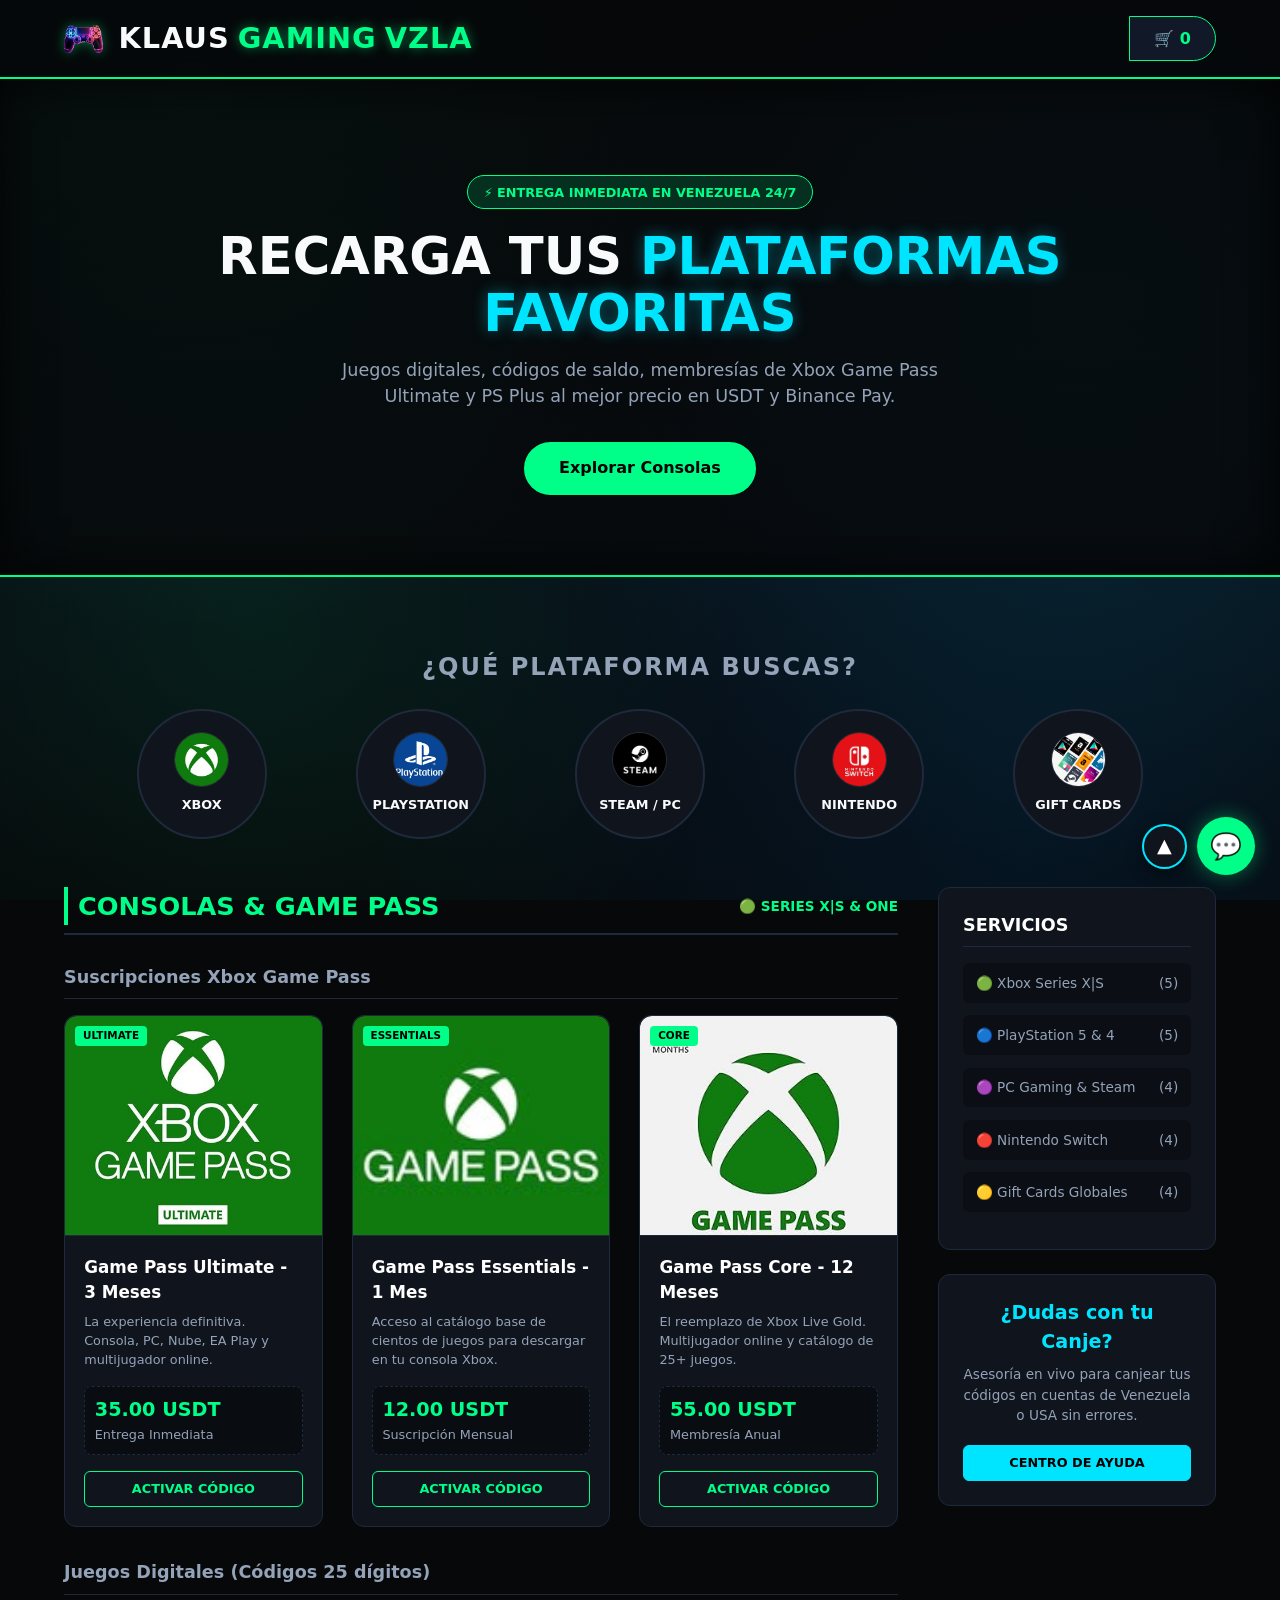
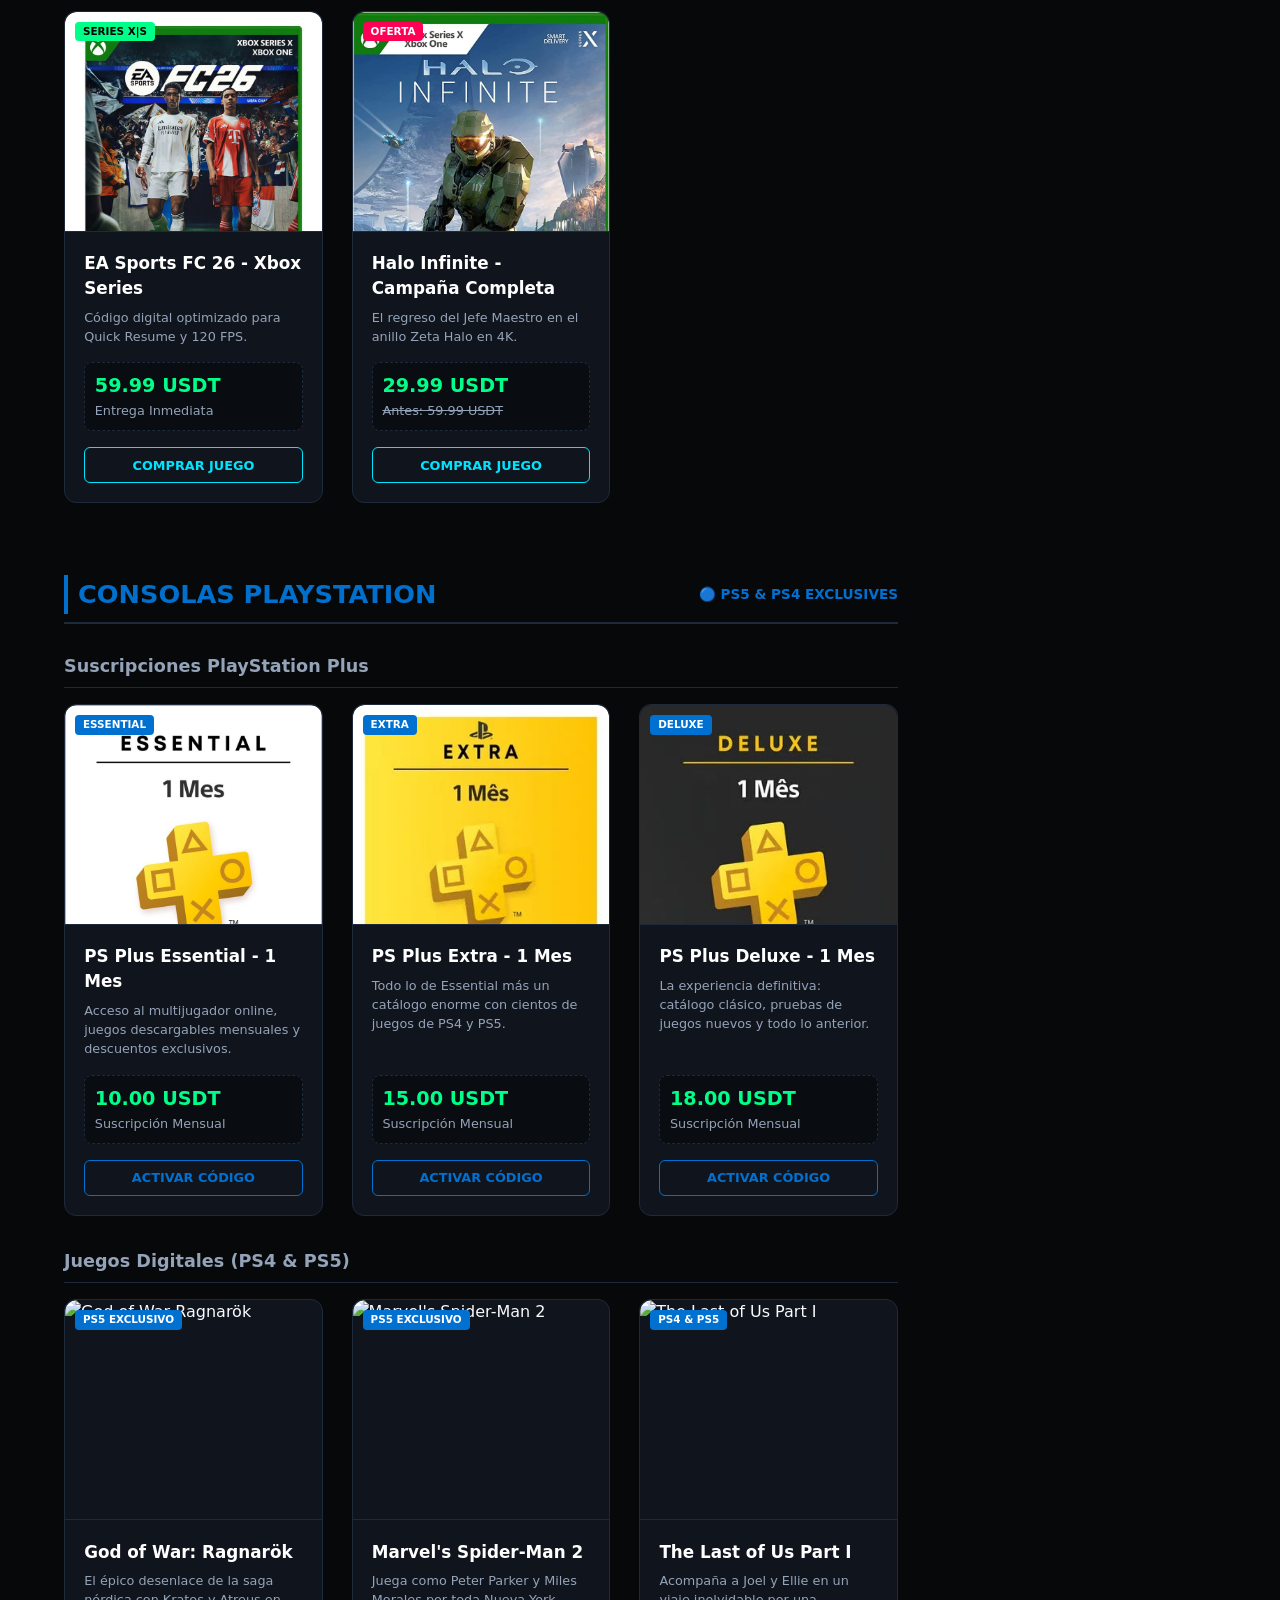
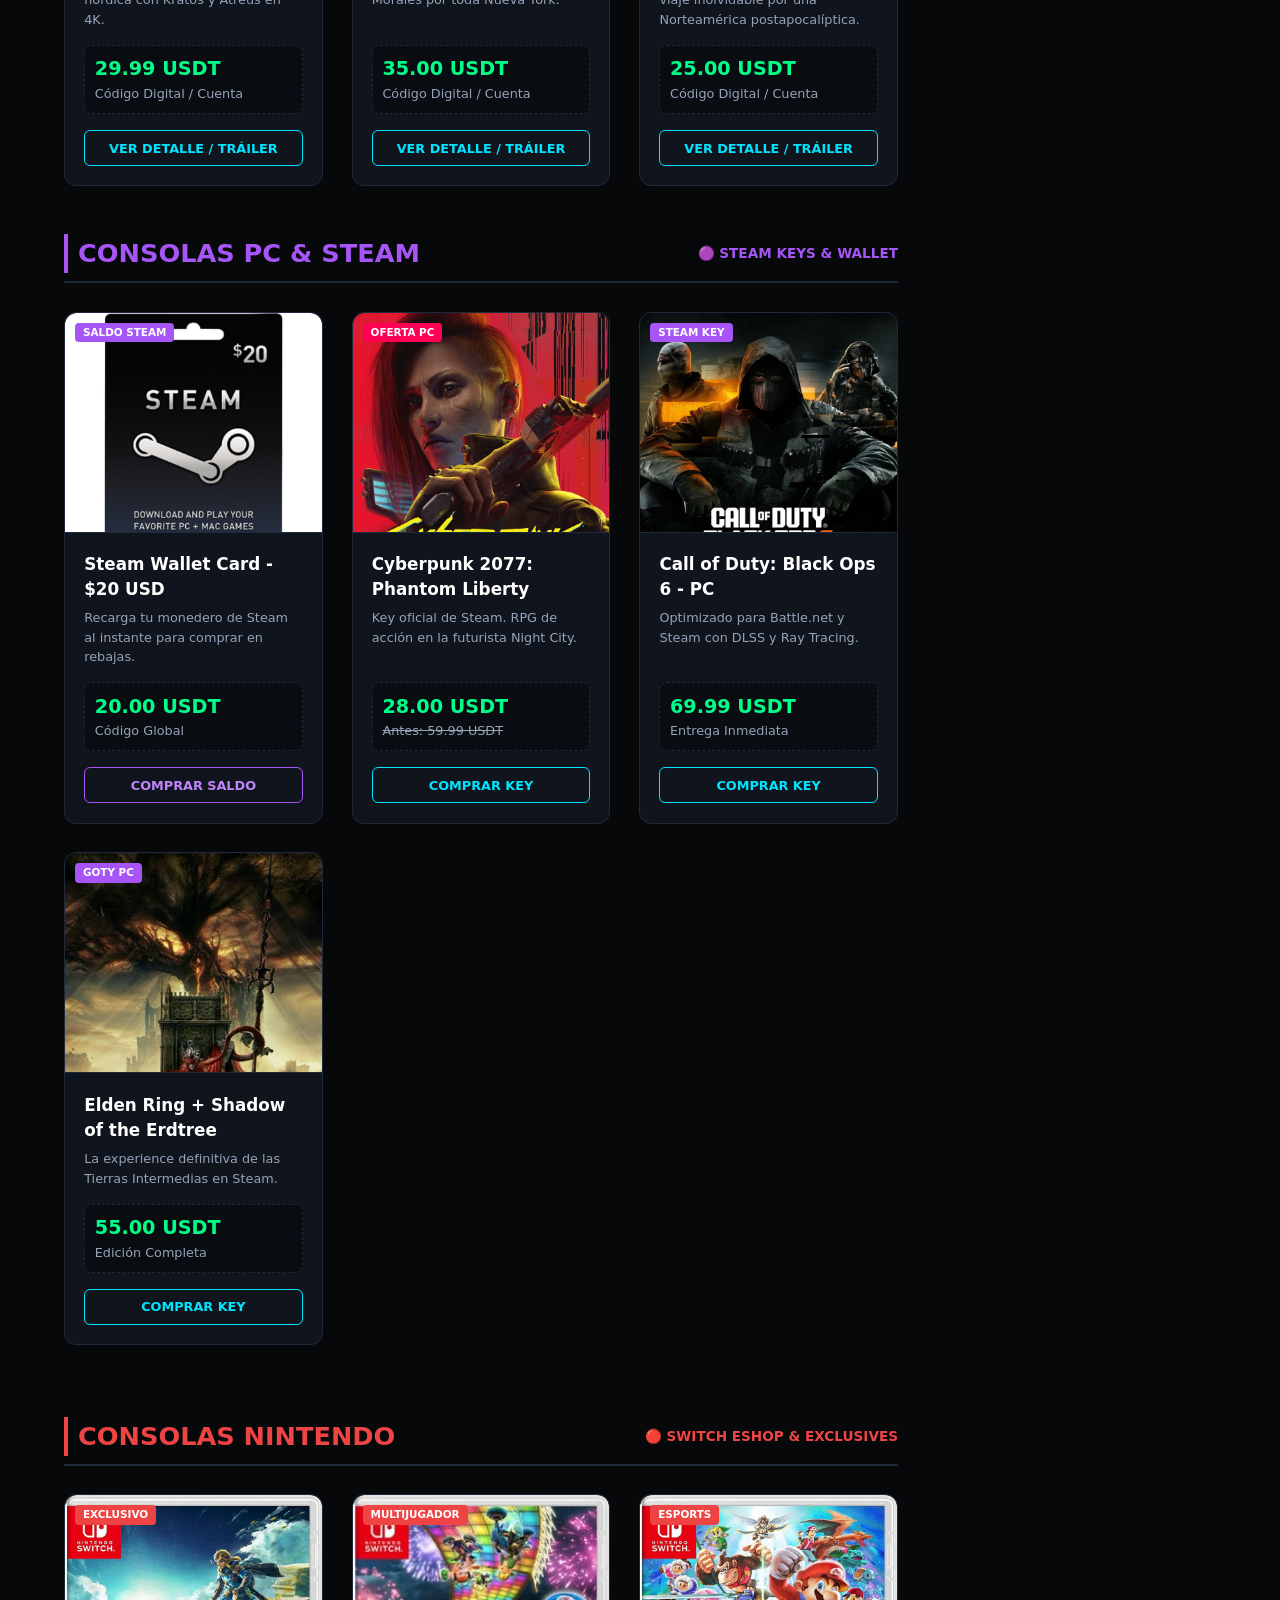
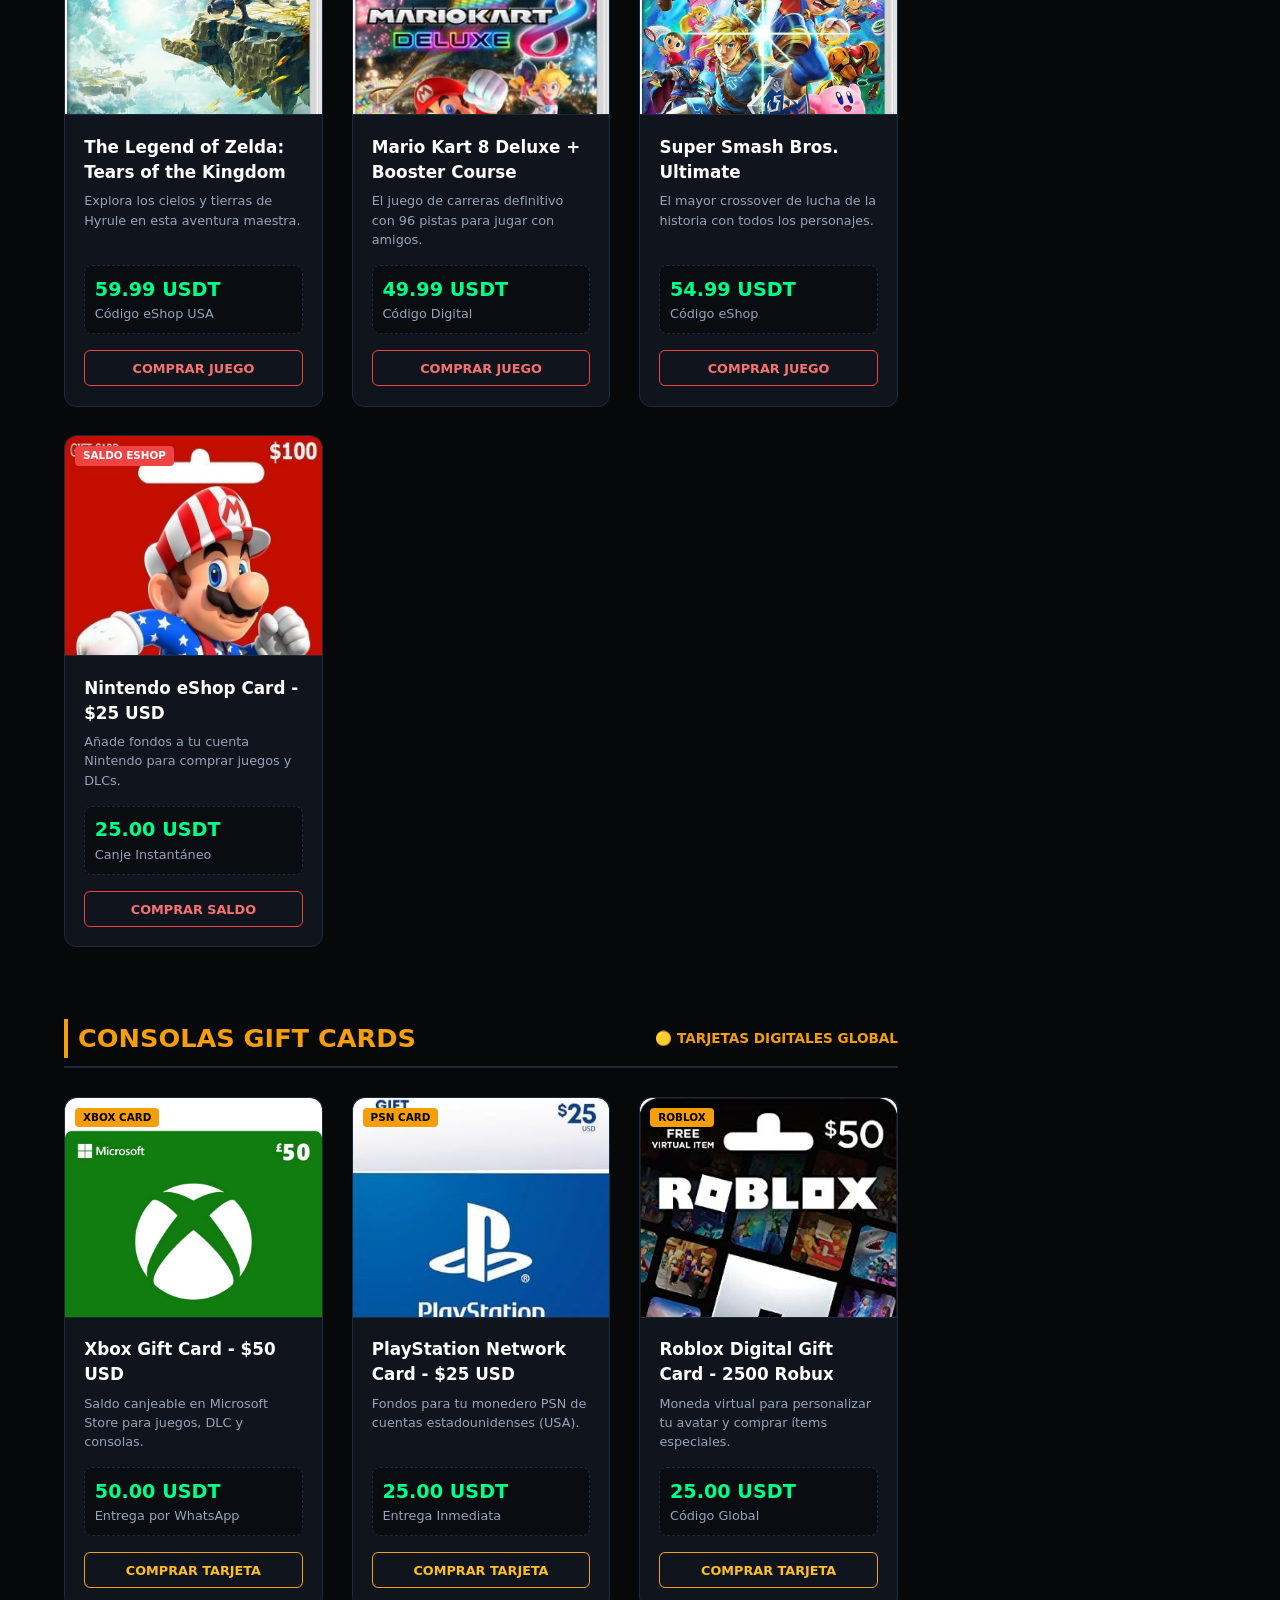
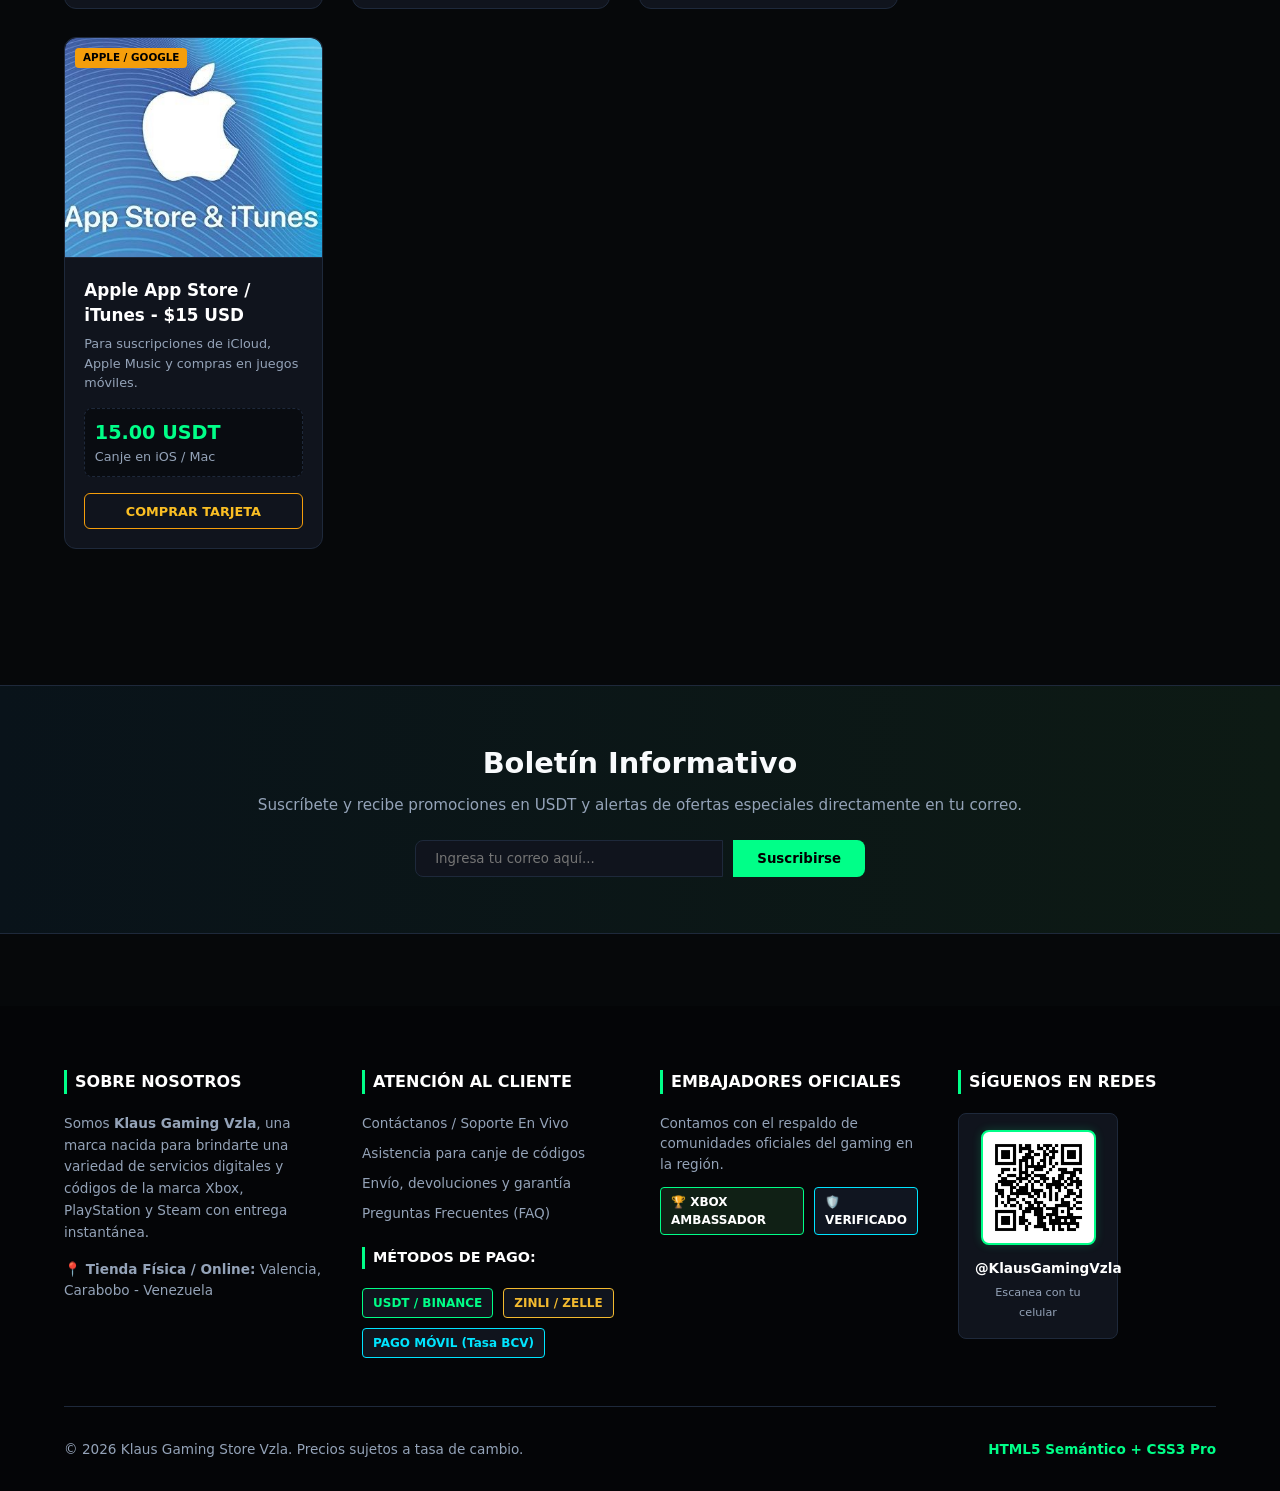
==== index.html @ e08884f5 "Agregue todos los archivos solo dpto playstation" ====
<!DOCTYPE html>
<html lang="es">
<head>
    <meta charset="UTF-8">
    <meta name="viewport" content="width=device-width, initial-scale=1.0">
    <title>Klaus Gaming Store Vzla - Tienda Digital por Consolas</title>
    <link rel="stylesheet" href="css/style.css">
    <!-- Fuente Futurista Gamer (Orbitron) desde Google Fonts -->
    <link rel="preconnect" href="https://fonts.googleapis.com">
    <link rel="preconnect" href="https://fonts.gstatic.com" crossorigin>
    <link href="https://fonts.googleapis.com/css2?family=Orbitron:wght@700;900&display=swap" rel="stylesheet">
    
    <!-- Favicon: El icono de tu pestaña en el navegador -->
    <link rel="icon" href="imagenes/favicon2.png" type="image/png">
</head>
<body>

    <header class="header-top" id="inicio">
       <div class="nav-container">
            <a href="index.html" class="logo">
                <img src="imagenes/favicon2.png" alt="Mando Gamer Neón" class="mando-banner">
                KLAUS <span class="neon-text">GAMING</span> <span class="tag-vzla">VZLA</span>
            </a>
            
            <div style="display: flex; gap: 10px; align-items: center;">
                <!-- NUEVO BOTÓN DE CARRITO CON CONTADOR NEÓN -->
                <a href="carrito.html" class="search-btn" style="text-decoration: none; background: #111827; border: 1px solid var(--neon-green); color: #fff;">
                    🛒 <span style="color: var(--neon-green); font-weight: 900;" class="cart-counter-badge">0</span>
                </a>
            </div>
        </div>
    </header>

    <section class="hero-section">
        <span class="badge">⚡ Entrega Inmediata en Venezuela 24/7</span>
        <h1>Recarga tus <span>Plataformas Favoritas</span></h1>
        <p>Juegos digitales, códigos de saldo, membresías de Xbox Game Pass Ultimate y PS Plus al mejor precio en USDT y Binance Pay.</p>
        <a href="#dept-xbox" class="search-btn" style="padding: 0.9rem 2.2rem; font-size: 1rem; border-radius: 30px; display: inline-block;">Explorar Consolas</a>
    </section>

    <section class="categories-section" aria-label="Selección de consolas">
        <div class="categories-title">¿Qué plataforma buscas?</div>
        
        <div class="categories-grid">
            <div class="cat-circle" onclick="location.href='#dept-xbox'">
                <img src="imagenes/Xbox.jpg" alt="Logo oficial de Xbox" class="cat-icon-img">
                <span class="cat-name">Xbox</span>
            </div>
            
            <div class="cat-circle" onclick="location.href='#dept-playstation'">
                <img src="imagenes/playstation.jpg" alt="Logo oficial de PlayStation" class="cat-icon-img">
                <span class="cat-name">PlayStation</span>
            </div>
            
            <div class="cat-circle" onclick="location.href='#dept-steam'">
                <img src="imagenes/steam.jpg" alt="Logo oficial de Steam para PC" class="cat-icon-img">
                <span class="cat-name">Steam / PC</span>
            </div>
            
            <div class="cat-circle" onclick="location.href='#dept-nintendo'">
                <img src="imagenes/nintendo.jpg" alt="Logo oficial de Nintendo Switch" class="cat-icon-img">
                <span class="cat-name">Nintendo</span>
            </div>
            
            <div class="cat-circle" onclick="location.href='#dept-giftcards'">
                <img src="imagenes/giftcard.jpg" alt="Tarjetas de regalo para tiendas digitales" class="cat-icon-img">
                <span class="cat-name">Gift Cards</span>
            </div>
        </div>
    </section>

    <div class="main-container">

        <main>
            
            <section id="dept-xbox">
                <div class="section-header">
                    <h2 class="section-title">Consolas & Game Pass</h2>
                    <span style="color: var(--neon-green); font-size: 0.85rem; font-weight: bold;">🟢 SERIES X|S & ONE</span>
                </div>
                
                <section class="sub-department" style="margin-bottom: 2rem;">
                    <h3 style="color: var(--text-muted); font-size: 1.1rem; margin-bottom: 1rem; border-bottom: 1px solid var(--border-color); padding-bottom: 0.5rem;">Suscripciones Xbox Game Pass</h3>
                    
                    <div class="products-grid">
                        <article class="game-card">
                            <div style="position: relative;">
                                <span class="tag-platform" style="background: var(--neon-green); color: #000;">ULTIMATE</span>
                                <img src="imagenes/xbox/gamepass-ultimate.jpg" alt="Game Pass Ultimate" class="game-img-cover">
                            </div>
                            <div class="card-body">
                                <div>
                                    <h3 class="game-title">Game Pass Ultimate - 3 Meses</h3>
                                    <p class="game-info">La experiencia definitiva. Consola, PC, Nube, EA Play y multijugador online.</p>
                                </div>
                                <div>
                                    <div class="price-box">
                                        <span class="price-usdt">35.00 USDT</span>
                                        <span class="price-sub">Entrega Inmediata</span>
                                    </div>
                                    <button class="btn-buy" style="border-color: var(--neon-green); color: var(--neon-green);" onclick="alert('Añadido: Game Pass Ultimate 3M')">Activar Código</button>
                                </div>
                            </div>
                        </article>

                        <article class="game-card">
                            <div style="position: relative;">
                                <span class="tag-platform" style="background: var(--neon-green); color: #000;">ESSENTIALS</span>
                                <img src="imagenes/xbox/gamepass-essentials.jpg" alt="Game Pass Essentials" class="game-img-cover">
                            </div>
                            <div class="card-body">
                                <div>
                                    <h3 class="game-title">Game Pass Essentials - 1 Mes</h3>
                                    <p class="game-info">Acceso al catálogo base de cientos de juegos para descargar en tu consola Xbox.</p>
                                </div>
                                <div>
                                    <div class="price-box">
                                        <span class="price-usdt">12.00 USDT</span>
                                        <span class="price-sub">Suscripción Mensual</span>
                                    </div>
                                    <button class="btn-buy" style="border-color: var(--neon-green); color: var(--neon-green);" onclick="alert('Añadido: Game Pass Essentials 1M')">Activar Código</button>
                                </div>
                            </div>
                        </article>

                        <article class="game-card">
                            <div style="position: relative;">
                                <span class="tag-platform" style="background: var(--neon-green); color: #000;">CORE</span>
                                <img src="imagenes/xbox/gamepass-core.jpg" alt="Game Pass Core" class="game-img-cover">
                            </div>
                            <div class="card-body">
                                <div>
                                    <h3 class="game-title">Game Pass Core - 12 Meses</h3>
                                    <p class="game-info">El reemplazo de Xbox Live Gold. Multijugador online y catálogo de 25+ juegos.</p>
                                </div>
                                <div>
                                    <div class="price-box">
                                        <span class="price-usdt">55.00 USDT</span>
                                        <span class="price-sub">Membresía Anual</span>
                                    </div>
                                    <button class="btn-buy" style="border-color: var(--neon-green); color: var(--neon-green);" onclick="alert('Añadido: Game Pass Core 12M')">Activar Código</button>
                                </div>
                            </div>
                        </article>
                    </div>
                </section>

                <section class="sub-department" style="margin-bottom: 1rem;">
                    <h3 style="color: var(--text-muted); font-size: 1.1rem; margin-bottom: 1rem; border-bottom: 1px solid var(--border-color); padding-bottom: 0.5rem;">Juegos Digitales (Códigos 25 dígitos)</h3>
                    
                    <div class="products-grid">
                        <article class="game-card">
                            <div style="position: relative;">
                                <span class="tag-platform">SERIES X|S</span>
                                <img src="imagenes/xbox/Juegos/fc26-xbox.jpg" alt="EA Sports FC 26" class="game-img-cover">
                            </div>
                            <div class="card-body">
                                <div>
                                    <h3 class="game-title">EA Sports FC 26 - Xbox Series</h3>
                                    <p class="game-info">Código digital optimizado para Quick Resume y 120 FPS.</p>
                                </div>
                                <div>
                                    <div class="price-box">
                                        <span class="price-usdt">59.99 USDT</span>
                                        <span class="price-sub">Entrega Inmediata</span>
                                    </div>
                                    <button class="btn-buy" onclick="alert('Añadido: FC 26 Xbox')">Comprar Juego</button>
                                </div>
                            </div>
                        </article>

                        <article class="game-card">
                            <div style="position: relative;">
                                <span class="tag-platform" style="background: var(--discount-red); color: #fff;">OFERTA</span>
                                <img src="imagenes/xbox/Juegos/halo-infinite.jpg" alt="Halo Infinite" class="game-img-cover">
                            </div>
                            <div class="card-body">
                                <div>
                                    <h3 class="game-title">Halo Infinite - Campaña Completa</h3>
                                    <p class="game-info">El regreso del Jefe Maestro en el anillo Zeta Halo en 4K.</p>
                                </div>
                                <div>
                                    <div class="price-box">
                                        <span class="price-usdt">29.99 USDT</span>
                                        <span class="price-sub" style="text-decoration: line-through;">Antes: 59.99 USDT</span>
                                    </div>
                                    <button class="btn-buy" onclick="alert('Añadido: Halo Infinite')">Comprar Juego</button>
                                </div>
                            </div>
                        </article>
                    </div>
                </section>
            </section>

            
            <!-- DEPARTAMENTO PLAYSTATION  -->
            
            <section id="dept-playstation" style="margin-top: 3rem;">
                <div class="section-header">
                    <h2 class="section-title">Consolas PlayStation</h2>
                    <span style="color: #0070d1; font-size: 0.85rem; font-weight: bold;">🔵 PS5 & PS4 EXCLUSIVES</span>
                </div>

                <!-- BLOQUE 1: SUSCRIPCIONES PLAYSTATION PLUS -->
                <section class="sub-department" style="margin-bottom: 2rem;">
                    <h3 style="color: var(--text-muted); font-size: 1.1rem; margin-bottom: 1rem; border-bottom: 1px solid var(--border-color); padding-bottom: 0.5rem;">Suscripciones PlayStation Plus</h3>
                    
                    <div class="products-grid"> 
                        
                        <!-- 1. TARJETA: PS PLUS ESSENTIAL -->
                        <article class="game-card">
                            <div style="position: relative;">
                                <span class="tag-platform" style="background: #0070d1; color: #fff;">ESSENTIAL</span>
                                <img src="imagenes/playstation/playstationessential.jpg" alt="PlayStation Plus Essential" class="game-img-cover">
                            </div>
                            <div class="card-body">
                                <div>
                                    <h3 class="game-title">PS Plus Essential - 1 Mes</h3>
                                    <p class="game-info">Acceso al multijugador online, juegos descargables mensuales y descuentos exclusivos.</p>
                                </div>
                                <div>
                                    <div class="price-box">
                                        <span class="price-usdt">10.00 USDT</span>
                                        <span class="price-sub">Suscripción Mensual</span>
                                    </div>
                                    <button class="btn-buy" style="border-color: #0070d1; color: #0070d1;" onclick="alert('Añadido: PS Plus Essential')">Activar Código</button>
                                </div>
                            </div>
                        </article>

                        <!-- 2. TARJETA: PS PLUS EXTRA -->
                        <article class="game-card">
                            <div style="position: relative;">
                                <span class="tag-platform" style="background: #0070d1; color: #fff;">EXTRA</span>
                                <img src="imagenes/playstation/playstationextra.jpg" alt="PlayStation Plus Extra" class="game-img-cover">
                            </div>
                            <div class="card-body">
                                <div>
                                    <h3 class="game-title">PS Plus Extra - 1 Mes</h3>
                                    <p class="game-info">Todo lo de Essential más un catálogo enorme con cientos de juegos de PS4 y PS5.</p>
                                </div>
                                <div>
                                    <div class="price-box">
                                        <span class="price-usdt">15.00 USDT</span>
                                        <span class="price-sub">Suscripción Mensual</span>
                                    </div>
                                    <button class="btn-buy" style="border-color: #0070d1; color: #0070d1;" onclick="alert('Añadido: PS Plus Extra')">Activar Código</button>
                                </div>
                            </div>
                        </article>

                        <!-- 3. TARJETA: PS PLUS DELUXE -->
                        <article class="game-card">
                            <div style="position: relative;">
                                <span class="tag-platform" style="background: #0070d1; color: #fff;">DELUXE</span>
                                <img src="imagenes/playstation/playstationdeluxe.jpg" alt="PlayStation Plus Deluxe" class="game-img-cover">
                            </div>
                            <div class="card-body">
                                <div>
                                    <h3 class="game-title">PS Plus Deluxe - 1 Mes</h3>
                                    <p class="game-info">La experiencia definitiva: catálogo clásico, pruebas de juegos nuevos y todo lo anterior.</p>
                                </div>
                                <div>
                                    <div class="price-box">
                                        <span class="price-usdt">18.00 USDT</span>
                                        <span class="price-sub">Suscripción Mensual</span>
                                    </div>
                                    <button class="btn-buy" style="border-color: #0070d1; color: #0070d1;" onclick="alert('Añadido: PS Plus Deluxe')">Activar Código</button>
                                </div>
                            </div>
                        </article>

                    </div>
                </section>
<!-- BLOQUE 2: JUEGOS DIGITALES PLAYSTATION -->
                <!-- BLOQUE 2: JUEGOS DIGITALES PLAYSTATION -->
                <section class="sub-department" style="margin-bottom: 2rem; margin-top: 2rem;">
                    <h3 style="color: var(--text-muted); font-size: 1.1rem; margin-bottom: 1rem; border-bottom: 1px solid var(--border-color); padding-bottom: 0.5rem;">Juegos Digitales (PS4 & PS5)</h3>
                    
                    <div class="products-grid"> 
                        
                        <!-- 1. GOD OF WAR RAGNARÖK -->
                        <article class="game-card">
                            <div style="position: relative;">
                                <span class="tag-platform" style="background: #0070d1; color: #fff;">PS5 EXCLUSIVO</span>
                                <!-- Fíjate que aquí dice ?id=ragnarok -->
                                <a href="producto.html?id=ragnarok">
                                    <img src="imagenes/playstation/Juegos/ragnarok.jpg" alt="God of War Ragnarök" class="game-img-cover">
                                </a>
                            </div>
                            <div class="card-body">
                                <div>
                                    <!-- Y aquí también dice ?id=ragnarok -->
                                    <a href="producto.html?id=ragnarok" style="text-decoration: none; color: inherit;">
                                        <h3 class="game-title">God of War: Ragnarök</h3>
                                    </a>
                                    <p class="game-info">El épico desenlace de la saga nórdica con Kratos y Atreus en 4K.</p>
                                </div>
                                <div>
                                    <div class="price-box">
                                        <span class="price-usdt">29.99 USDT</span>
                                        <span class="price-sub">Código Digital / Cuenta</span>
                                    </div>
                                    <!-- Y en el botón también: -->
                                    <button class="btn-buy" onclick="location.href='producto.html?id=ragnarok'">Ver Detalle / Tráiler</button>
                                </div>
                            </div>
                        </article>

                        <!-- 2. SPIDER-MAN 2 -->
                        <article class="game-card">
                            <div style="position: relative;">
                                <span class="tag-platform" style="background: #0070d1; color: #fff;">PS5 EXCLUSIVO</span>
                                <!-- Fíjate que aquí le cambiamos el final a ?id=spiderman2 -->
                                <a href="producto.html?id=spiderman2">
                                    <img src="imagenes/playstation/Juegos/spiderman2.jpg" alt="Marvel's Spider-Man 2" class="game-img-cover">
                                </a>
                            </div>
                            <div class="card-body">
                                <div>
                                    <!-- Y aquí también dice ?id=spiderman2 -->
                                    <a href="producto.html?id=spiderman2" style="text-decoration: none; color: inherit;">
                                        <h3 class="game-title">Marvel's Spider-Man 2</h3>
                                    </a>
                                    <p class="game-info">Juega como Peter Parker y Miles Morales por toda Nueva York.</p>
                                </div>
                                <div>
                                    <div class="price-box">
                                        <span class="price-usdt">35.00 USDT</span>
                                        <span class="price-sub">Código Digital / Cuenta</span>
                                    </div>
                                    <!-- Y en el botón también: -->
                                    <button class="btn-buy" onclick="location.href='producto.html?id=spiderman2'">Ver Detalle / Tráiler</button>
                                </div>
                            </div>
                        </article>

                        <!-- 3. THE LAST OF US -->
                        <article class="game-card">
                            <div style="position: relative;">
                                <span class="tag-platform" style="background: #0070d1; color: #fff;">PS4 & PS5</span>
                                <!-- Fíjate que aquí le cambiamos el final a ?id=tlou -->
                                <a href="producto.html?id=tlou">
                                    <img src="imagenes/playstation/Juegos/thelastofus.jpg" alt="The Last of Us Part I" class="game-img-cover">
                                </a>
                            </div>
                            <div class="card-body">
                                <div>
                                    <!-- Y aquí también dice ?id=tlou -->
                                    <a href="producto.html?id=tlou" style="text-decoration: none; color: inherit;">
                                        <h3 class="game-title">The Last of Us Part I</h3>
                                    </a>
                                    <p class="game-info">Acompaña a Joel y Ellie en un viaje inolvidable por una Norteamérica postapocalíptica.</p>
                                </div>
                                <div>
                                    <div class="price-box">
                                        <span class="price-usdt">25.00 USDT</span>
                                        <span class="price-sub">Código Digital / Cuenta</span>
                                    </div>
                                    <!-- Y en el botón también: -->
                                    <button class="btn-buy" onclick="location.href='producto.html?id=tlou'">Ver Detalle / Tráiler</button>
                                </div>
                            </div>
                        </article>

                    </div>
                </section>

            <section id="dept-steam" style="margin-top: 3rem;">
                <div class="section-header">
                    <h2 class="section-title">Consolas PC & Steam</h2>
                    <span style="color: var(--steam-purple); font-size: 0.85rem; font-weight: bold;">🟣 STEAM KEYS & WALLET</span>
                </div>
                
                <div class="products-grid">
                    <article class="game-card">
                        <div style="position: relative;">
                            <span class="tag-platform" style="background: var(--steam-purple); color: #fff;">SALDO STEAM</span>
                            <img src="imagenes/steam/steamwallet.jpg" alt="Steam Wallet Card $20" class="game-img-cover">
                        </div>
                        <div class="card-body">
                            <div>
                                <h3 class="game-title">Steam Wallet Card - $20 USD</h3>
                                <p class="game-info">Recarga tu monedero de Steam al instante para comprar en rebajas.</p>
                            </div>
                            <div>
                                <div class="price-box">
                                    <span class="price-usdt">20.00 USDT</span>
                                    <span class="price-sub">Código Global</span>
                                </div>
                                <button class="btn-buy" style="border-color: var(--steam-purple); color: #c084fc;" onclick="alert('Añadido: Steam Wallet $20')">Comprar Saldo</button>
                            </div>
                        </div>
                    </article>

                    <article class="game-card">
                        <div style="position: relative;">
                            <span class="tag-platform" style="background: var(--discount-red); color: #fff;">OFERTA PC</span>
                            <img src="imagenes/steam/cyberpunk2077.jpg" alt="Cyberpunk 2077: Phantom Liberty" class="game-img-cover">
                        </div>
                        <div class="card-body">
                            <div>
                                <h3 class="game-title">Cyberpunk 2077: Phantom Liberty</h3>
                                <p class="game-info">Key oficial de Steam. RPG de acción en la futurista Night City.</p>
                            </div>
                            <div>
                                <div class="price-box">
                                    <span class="price-usdt">28.00 USDT</span>
                                    <span class="price-sub" style="text-decoration: line-through;">Antes: 59.99 USDT</span>
                                </div>
                                <button class="btn-buy" onclick="alert('Añadido: Cyberpunk 2077')">Comprar Key</button>
                            </div>
                        </div>
                    </article>

                    <article class="game-card">
                        <div style="position: relative;">
                            <span class="tag-platform" style="background: var(--steam-purple); color: #fff;">STEAM KEY</span>
                            <img src="imagenes/steam/callofduty6.jpg" alt="Call of Duty: Black Ops 6" class="game-img-cover">
                        </div>
                        <div class="card-body">
                            <div>
                                <h3 class="game-title">Call of Duty: Black Ops 6 - PC</h3>
                                <p class="game-info">Optimizado para Battle.net y Steam con DLSS y Ray Tracing.</p>
                            </div>
                            <div>
                                <div class="price-box">
                                    <span class="price-usdt">69.99 USDT</span>
                                    <span class="price-sub">Entrega Inmediata</span>
                                </div>
                                <button class="btn-buy" onclick="alert('Añadido: BO6 PC')">Comprar Key</button>
                            </div>
                        </div>
                    </article>

                    <article class="game-card">
                        <div style="position: relative;">
                            <span class="tag-platform" style="background: var(--steam-purple); color: #fff;">GOTY PC</span>
                            <img src="imagenes/steam/eldenring.jpg" alt="Elden Ring + Shadow of the Erdtree" class="game-img-cover">
                        </div>
                        <div class="card-body">
                            <div>
                                <h3 class="game-title">Elden Ring + Shadow of the Erdtree</h3>
                                <p class="game-info">La experience definitiva de las Tierras Intermedias en Steam.</p>
                            </div>
                            <div>
                                <div class="price-box">
                                    <span class="price-usdt">55.00 USDT</span>
                                    <span class="price-sub">Edición Completa</span>
                                </div>
                                <button class="btn-buy" onclick="alert('Añadido: Elden Ring DLC')">Comprar Key</button>
                            </div>
                        </div>
                    </article>
                </div>
            </section>

            <section id="dept-nintendo" style="margin-top: 3rem;">
                <div class="section-header">
                    <h2 class="section-title">Consolas Nintendo</h2>
                    <span style="color: var(--nin-red); font-size: 0.85rem; font-weight: bold;">🔴 SWITCH ESHOP & EXCLUSIVES</span>
                </div>
                
                <div class="products-grid">
                    <article class="game-card">
                        <div style="position: relative;">
                            <span class="tag-platform" style="background: var(--nin-red); color: #fff;">EXCLUSIVO</span>
                            <img src="imagenes/nintendo/juegos/zelda.jpg" alt="Zelda: Tears of the Kingdom" class="game-img-cover">
                        </div>
                        <div class="card-body">
                            <div>
                                <h3 class="game-title">The Legend of Zelda: Tears of the Kingdom</h3>
                                <p class="game-info">Explora los cielos y tierras de Hyrule en esta aventura maestra.</p>
                            </div>
                            <div>
                                <div class="price-box">
                                    <span class="price-usdt">59.99 USDT</span>
                                    <span class="price-sub">Código eShop USA</span>
                                </div>
                                <button class="btn-buy" style="border-color: var(--nin-red); color: #f87171;" onclick="alert('Añadido: Zelda TOTK')">Comprar Juego</button>
                            </div>
                        </div>
                    </article>

                    <article class="game-card">
                        <div style="position: relative;">
                            <span class="tag-platform" style="background: var(--nin-red); color: #fff;">MULTIJUGADOR</span>
                            <img src="imagenes/nintendo/juegos/mariokart0.jpg" alt="Mario Kart 8 Deluxe" class="game-img-cover">
                        </div>
                        <div class="card-body">
                            <div>
                                <h3 class="game-title">Mario Kart 8 Deluxe + Booster Course</h3>
                                <p class="game-info">El juego de carreras definitivo con 96 pistas para jugar con amigos.</p>
                            </div>
                            <div>
                                <div class="price-box">
                                    <span class="price-usdt">49.99 USDT</span>
                                    <span class="price-sub">Código Digital</span>
                                </div>
                                <button class="btn-buy" style="border-color: var(--nin-red); color: #f87171;" onclick="alert('Añadido: Mario Kart 8')">Comprar Juego</button>
                            </div>
                        </div>
                    </article>

                    <article class="game-card">
                        <div style="position: relative;">
                            <span class="tag-platform" style="background: var(--nin-red); color: #fff;">ESPORTS</span>
                            <img src="imagenes/nintendo/juegos/supermariosmash.jpg" alt="Super Smash Bros. Ultimate" class="game-img-cover">
                        </div>
                        <div class="card-body">
                            <div>
                                <h3 class="game-title">Super Smash Bros. Ultimate</h3>
                                <p class="game-info">El mayor crossover de lucha de la historia con todos los personajes.</p>
                            </div>
                            <div>
                                <div class="price-box">
                                    <span class="price-usdt">54.99 USDT</span>
                                    <span class="price-sub">Código eShop</span>
                                </div>
                                <button class="btn-buy" style="border-color: var(--nin-red); color: #f87171;" onclick="alert('Añadido: Smash Bros')">Comprar Juego</button>
                            </div>
                        </div>
                    </article>

                    <article class="game-card">
                        <div style="position: relative;">
                            <span class="tag-platform" style="background: var(--nin-red); color: #fff;">SALDO ESHOP</span>
                            <img src="imagenes/nintendo/juegos/giftcard.jpg" alt="Nintendo eShop Card $25" class="game-img-cover">
                        </div>
                        <div class="card-body">
                            <div>
                                <h3 class="game-title">Nintendo eShop Card - $25 USD</h3>
                                <p class="game-info">Añade fondos a tu cuenta Nintendo para comprar juegos y DLCs.</p>
                            </div>
                            <div>
                                <div class="price-box">
                                    <span class="price-usdt">25.00 USDT</span>
                                    <span class="price-sub">Canje Instantáneo</span>
                                </div>
                                <button class="btn-buy" style="border-color: var(--nin-red); color: #f87171;" onclick="alert('Añadido: eShop Card $35')">Comprar Saldo</button>
                            </div>
                        </div>
                    </article>
                </div>
            </section>

            <section id="dept-giftcards" style="margin-top: 3rem;">
                <div class="section-header">
                    <h2 class="section-title">Consolas Gift Cards</h2>
                    <span style="color: var(--card-gold); font-size: 0.85rem; font-weight: bold;">🟡 TARJETAS DIGITALES GLOBAL</span>
                </div>
                
                <div class="products-grid">
                    <article class="game-card">
                        <div style="position: relative;">
                            <span class="tag-platform" style="background: var(--card-gold); color: #000;">XBOX CARD</span>
                            <img src="imagenes/giftcards/tarjetas/giftcardxbox.jpg" alt="Xbox Gift Card $50" class="game-img-cover">
                        </div>
                        <div class="card-body">
                            <div>
                                <h3 class="game-title">Xbox Gift Card - $50 USD</h3>
                                <p class="game-info">Saldo canjeable en Microsoft Store para juegos, DLC y consolas.</p>
                            </div>
                            <div>
                                <div class="price-box">
                                    <span class="price-usdt">50.00 USDT</span>
                                    <span class="price-sub">Entrega por WhatsApp</span>
                                </div>
                                <button class="btn-buy" style="border-color: var(--card-gold); color: #fbbf24;" onclick="alert('Añadido: Gift Card Xbox $50')">Comprar Tarjeta</button>
                            </div>
                        </div>
                    </article>

                    <article class="game-card">
                        <div style="position: relative;">
                            <span class="tag-platform" style="background: var(--card-gold); color: #000;">PSN CARD</span>
                            <img src="imagenes/giftcards/tarjetas/gitcardplaystation.jpg" alt="PlayStation Network Card $25" class="game-img-cover">
                        </div>
                        <div class="card-body">
                            <div>
                                <h3 class="game-title">PlayStation Network Card - $25 USD</h3>
                                <p class="game-info">Fondos para tu monedero PSN de cuentas estadounidenses (USA).</p>
                            </div>
                            <div>
                                <div class="price-box">
                                    <span class="price-usdt">25.00 USDT</span>
                                    <span class="price-sub">Entrega Inmediata</span>
                                </div>
                                <button class="btn-buy" style="border-color: var(--card-gold); color: #fbbf24;" onclick="alert('Añadido: PSN Card $25')">Comprar Tarjeta</button>
                            </div>
                        </div>
                    </article>

                    <article class="game-card">
                        <div style="position: relative;">
                            <span class="tag-platform" style="background: var(--card-gold); color: #000;">ROBLOX</span>
                            <img src="imagenes/giftcards/tarjetas/robloxgitcard.jpg" alt="Roblox Gift Card 2500 Robux" class="game-img-cover">
                        </div>
                        <div class="card-body">
                            <div>
                                <h3 class="game-title">Roblox Digital Gift Card - 2500 Robux</h3>
                                <p class="game-info">Moneda virtual para personalizar tu avatar y comprar ítems especiales.</p>
                            </div>
                            <div>
                                <div class="price-box">
                                    <span class="price-usdt">25.00 USDT</span>
                                    <span class="price-sub">Código Global</span>
                                </div>
                                <button class="btn-buy" style="border-color: var(--card-gold); color: #fbbf24;" onclick="alert('Añadido: Roblox 2500 Robux')">Comprar Tarjeta</button>
                            </div>
                        </div>
                    </article>

                    <article class="game-card">
                        <div style="position: relative;">
                            <span class="tag-platform" style="background: var(--card-gold); color: #000;">APPLE / GOOGLE</span>
                            <img src="imagenes/giftcards/tarjetas/applegiftcard.jpg" alt="Apple App Store Card $15" class="game-img-cover">
                        </div>
                        <div class="card-body">
                            <div>
                                <h3 class="game-title">Apple App Store / iTunes - $15 USD</h3>
                                <p class="game-info">Para suscripciones de iCloud, Apple Music y compras en juegos móviles.</p>
                            </div>
                            <div>
                                <div class="price-box">
                                    <span class="price-usdt">15.00 USDT</span>
                                    <span class="price-sub">Canje en iOS / Mac</span>
                                </div>
                                <button class="btn-buy" style="border-color: var(--card-gold); color: #fbbf24;" onclick="alert('Añadido: Apple Card $15')">Comprar Tarjeta</button>
                            </div>
                        </div>
                    </article>
                </div>
            </section>

        </main>

        <div class="sidebar-wrapper">
            
            <aside aria-label="Menú de servicios">
                <div class="widget">
                    <h3>Servicios</h3>
                    <ul>
                        <li><a href="#dept-xbox"><span>🟢 Xbox Series X|S</span> <span>(5)</span></a></li>
                        <li><a href="#dept-playstation"><span>🔵 PlayStation 5 & 4</span> <span>(5)</span></a></li>
                        <li><a href="#dept-steam"><span>🟣 PC Gaming & Steam</span> <span>(4)</span></a></li>
                        <li><a href="#dept-nintendo"><span>🔴 Nintendo Switch</span> <span>(4)</span></a></li>
                        <li><a href="#dept-giftcards"><span>🟡 Gift Cards Globales</span> <span>(4)</span></a></li>
                    </ul>
                </div>
            </aside>

            <aside aria-label="Centro de asistencia">
                <div class="widget promo-box">
                    <h4 style="color: var(--neon-cyan); font-size: 1.2rem; margin-bottom: 8px;">¿Dudas con tu Canje?</h4>
                    <p style="font-size: 0.85rem; color: var(--text-muted); margin-bottom: 1.2rem;">Asesoría en vivo para canjear tus códigos en cuentas de Venezuela o USA sin errores.</p>
                    <button class="btn-buy" style="background: var(--neon-cyan); color: #000; font-weight: 900;" onclick="alert('Contactando a soporte técnico...')">Centro de Ayuda</button>
                </div>
            </aside>

        </div>

    </div>

    <section class="newsletter" id="boletin">
        <h2>Boletín Informativo</h2>
        <p>Suscríbete y recibe promociones en USDT y alertas de ofertas especiales directamente en tu correo.</p>
        
        <form class="newsletter-form" onsubmit="event.preventDefault(); alert('¡Suscrito con éxito al boletín de Klaus Gaming!');">
            <input type="email" class="search-input" style="border-radius: 8px 0 0 8px;" placeholder="Ingresa tu correo aquí..." required aria-label="Correo electrónico">
            <button type="submit" class="search-btn" style="border-radius: 0 8px 8px 0;">Suscribirse</button>
        </form>
    </section>

    <footer id="contacto">
        <div class="footer-grid">
            
            <div>
                <h4>Sobre Nosotros</h4>
                <p style="margin-bottom: 1rem; line-height: 1.6;">
                    Somos <strong>Klaus Gaming Vzla</strong>, una marca nacida para brindarte una variedad de servicios digitales y códigos de la marca Xbox, PlayStation y Steam con entrega instantánea.
                </p>
                <p><strong>📍 Tienda Física / Online:</strong> Valencia, Carabobo - Venezuela</p>
            </div>

            <div>
                <h4>Atención al Cliente</h4>
                <ul>
                    <li><a href="#">Contáctanos / Soporte En Vivo</a></li>
                    <li><a href="#">Asistencia para canje de códigos</a></li>
                    <li><a href="#">Envío, devoluciones y garantía</a></li>
                    <li><a href="#">Preguntas Frecuentes (FAQ)</a></li>
                </ul>
                
                <h4 style="margin-top: 1.5rem; font-size: 0.9rem;">Métodos de Pago:</h4>
                <div class="payment-methods">
                    <span class="pay-badge" style="border-color: #00ff88; color: #00ff88;">USDT / BINANCE</span>
                    <span class="pay-badge" style="border-color: #f3ba2f; color: #f3ba2f;">ZINLI / ZELLE</span>
                    <span class="pay-badge" style="border-color: #00e5ff; color: #00e5ff;">PAGO MÓVIL (Tasa BCV)</span>
                </div>
            </div>

            <div>
                <h4>Embajadores Oficiales</h4>
                <p style="margin-bottom: 0.8rem;">Contamos con el respaldo de comunidades oficiales del gaming en la región.</p>
                <div style="display: flex; gap: 10px;">
                    <div class="pay-badge" style="background: #102015; border-color: var(--neon-green);">🏆 XBOX AMBASSADOR</div>
                    <div class="pay-badge" style="background: #101520; border-color: var(--neon-cyan);">🛡️ VERIFICADO</div>
                </div>
            </div>

            <div>
                <h4>Síguenos en Redes</h4>
                <div class="qr-box" style="text-align: center;">
                    <!-- Aquí cargamos tu imagen QR desde la carpeta principal de imágenes -->
                    <img src="imagenes/qr.jpg" alt="Código QR de @KlausGamingVzla" style="width: 115px; height: 115px; border-radius: 8px; background: #ffffff; padding: 6px; margin-bottom: 8px; border: 2px solid var(--neon-green); box-shadow: 0 0 10px rgba(0, 255, 136, 0.2);">
                    <div style="font-weight: bold; font-size: 0.85rem; color: #fff; margin-bottom: 2px;">@KlausGamingVzla</div>
                    <span style="font-size: 0.7rem; color: var(--text-muted);">Escanea con tu celular</span>
                </div>
            </div>

        </div>

        <div class="footer-bottom">
            <p>&copy; 2026 Klaus Gaming Store Vzla. Precios sujetos a tasa de cambio.</p>
            <p style="color: var(--neon-green); font-weight: bold;">HTML5 Semántico + CSS3 Pro</p>
        </div>
    </footer>

    <div class="floating-widgets">
        
        <aside class="chat-window" id="chatBox" aria-label="Asistente de compras">
            <div style="display: flex; align-items: center; gap: 8px; border-bottom: 1px solid var(--border-color); padding-bottom: 8px; margin-bottom: 10px; font-weight: bold; color: #fff;">
                <span style="width: 8px; height: 8px; background: var(--neon-green); border-radius: 50%;"></span>
                <span>🤖 KlausBot - Atención en Vivo</span>
            </div>
            <p style="font-size: 0.85rem; margin-bottom: 12px;">¡Qué tal! 👋 ¿Necesitas precio en Pago Móvil o información para activar Game Pass?</p>
            <div style="display: flex; flex-direction: column; gap: 6px;">
                <button class="btn-buy" style="font-size: 0.75rem; text-align: left;" onclick="alert('Tasa actualizada al día. Aceptamos Pago Móvil e Inmediato en Binance / USDT.')">🟢 Ver métodos de pago</button>
                <button class="btn-buy" style="font-size: 0.75rem; text-align: left; border-color: var(--neon-green); color: var(--neon-green);" onclick="alert('El código se envía por WhatsApp o Correo en 5 minutos tras verificar el pago.')">⚡ Tiempo de entrega del código</button>
            </div>
        </aside>

        <div style="display: flex; gap: 10px; align-items: center;">
            <a href="#inicio" class="btn-scroll-top" aria-label="Volver al inicio de la página" title="Volver arriba">&#9650;</a>
            <button class="btn-chatbot" aria-label="Abrir asistente de soporte" onclick="document.getElementById('chatBox').classList.toggle('active')">💬</button>
        </div>

    </div>
<script src="js/cart.js"></script>
</body>
</html>
---- css/style.css ----
/* ====================================================
           1. VARIABLES DE COLOR (Dark Mode Matrix / Neón)
           ==================================================== */
        :root {
            --bg-main: #06080a;
            --bg-card: #10141d;
            --bg-hover: #181f2e;
            --neon-green: #00ff88;
            --neon-cyan: #00e5ff;
            --ps-blue: #0070cc;
            --steam-purple: #a855f7;
            --nin-red: #ef4444;
            --card-gold: #f59e0b;
            --text-main: #f8fafc;
            --text-muted: #94a3b8;
            --border-color: #1e293b;
            --discount-red: #ff0055;
        }

        * {
            box-sizing: border-box;
            margin: 0;
            padding: 0;
            font-family: 'Segoe UI', system-ui, -apple-system, sans-serif;
        }

        /* ====================================================
           FONDO AMBIENTAL DE DOS COLORES
           ==================================================== */
        body {
            background-color: var(--bg-main);
            color: var(--text-main);
            line-height: 1.5;
            scroll-behavior: smooth;
            background-image: 
                radial-gradient(circle at 15% 10%, rgba(0, 255, 136, 0.12) 0%, transparent 40%),
                radial-gradient(circle at 85% 35%, rgba(0, 229, 255, 0.10) 0%, transparent 45%),
                radial-gradient(circle at 20% 70%, rgba(0, 255, 136, 0.08) 0%, transparent 40%),
                radial-gradient(circle at 80% 95%, rgba(0, 112, 204, 0.12) 0%, transparent 50%),
                linear-gradient(180deg, #06080a 0%, #080f17 50%, #06080a 100%);
            background-size: 100% 100%;
            background-attachment: fixed;
        }

        a {
            color: inherit;
            text-decoration: none;
        }

        /* == CABECERA PRINCIPAL (<header>, <nav>)== */
        .header-top {
            background-color: rgba(6, 8, 10, 0.95);
            border-bottom: 2px solid var(--neon-green);
            position: sticky;
            top: 0;
            z-index: 1000;
            backdrop-filter: blur(12px);
            padding: 1rem 5%;
        }

        .nav-container {
            display: flex;
            justify-content: space-between;
            align-items: center;
            max-width: 1300px;
            margin: 0 auto;
            gap: 1.5rem;
            flex-wrap: wrap;
        }

        .logo {
            font-size: 1.8rem;
            font-weight: 900;
            letter-spacing: 1px;
            display: flex;
            align-items: center;
            gap: 8px;
        }
        
/* MANDO GAMER PEQUEÑO A LA IZQUIERDA         */

.logo .mando-banner {
    height: 28px !important; /* Altura pequeña y fija para que no se amotine */
    width: auto !important;  /* Mantiene la proporción sin deformarse */
    object-fit: contain;
    margin-right: 8px;       /* Espacio a la derecha para separarlo de la palabra KLAUS */
    margin-left: 0;
    filter: drop-shadow(0 0 6px rgba(0, 255, 136, 0.4));
    transition: transform 0.3s ease, filter 0.3s ease;
}

/* Efecto al pasar el mouse por encima del logo */
.logo:hover .mando-banner {
    transform: rotate(-12deg) scale(1.15); /* Se inclina con estilo hacia la izquierda */
    filter: drop-shadow(0 0 10px rgba(255, 0, 128, 0.8)); /* Brillo magenta neón */
}

        .logo span {
            color: var(--neon-green);
            text-shadow: 0 0 12px rgba(0, 255, 136, 0.5);
        }

        .search-form {
            flex: 1;
            max-width: 450px;
            display: flex;
        }

        .search-input {
            width: 100%;
            padding: 0.6rem 1.2rem;
            background-color: var(--bg-card);
            border: 1px solid var(--border-color);
            border-radius: 25px 0 0 25px;
            color: #fff;
            outline: none;
            transition: border-color 0.3s;
        }

        .search-input:focus {
            border-color: var(--neon-green);
        }

        .search-btn {
            background: var(--neon-green);
            color: #000;
            border: none;
            padding: 0.6rem 1.5rem;
            border-radius: 0 25px 25px 0;
            font-weight: 800;
            cursor: pointer;
            transition: background 0.3s;
        }

        .search-btn:hover {
            background: var(--neon-cyan);
        }

        nav ul {
            display: flex;
            list-style: none;
            gap: 1.5rem;
        }

        nav a {
            font-weight: 700;
            font-size: 0.9rem;
            text-transform: uppercase;
            transition: color 0.2s;
        }

        nav a:hover {
            color: var(--neon-green);
        }

        /* ====================================================
           3. PORTADA HERO
           ==================================================== */
        .hero-section {
            background: linear-gradient(rgba(6, 8, 10, 0.75), rgba(6, 8, 10, 0.85)), 
                        url('../imagenes/gtavi.png');
            background-size: cover;
            background-position: center;
            background-repeat: no-repeat;
            padding: 6rem 5% 5rem;
            border-bottom: 2px solid var(--neon-green);
            text-align: center;
            box-shadow: inset 0 0 50px rgba(0,0,0,0.8);
        }

        .badge {
            background: rgba(0, 255, 136, 0.15);
            color: var(--neon-green);
            border: 1px solid var(--neon-green);
            padding: 0.4rem 1rem;
            border-radius: 20px;
            font-size: 0.8rem;
            font-weight: 700;
            display: inline-block;
            margin-bottom: 1.2rem;
            text-transform: uppercase;
        }

        .hero-section h1 {
            font-size: 3.2rem;
            font-weight: 900;
            line-height: 1.1;
            margin-bottom: 1rem;
            text-transform: uppercase;
        }

        .hero-section h1 span {
            color: var(--neon-cyan);
            text-shadow: 0 0 15px rgba(0, 229, 255, 0.4);
        }

        .hero-section p {
            color: var(--text-muted);
            font-size: 1.1rem;
            max-width: 650px;
            margin: 0 auto 2rem;
        }

        /* ====================================================
           4. CATEGORÍAS CIRCULARES
           ==================================================== */
        .categories-section {
            max-width: 1200px;
            margin: 3rem auto;
            padding: 0 5%;
            text-align: center;
        }

        .categories-title {
            font-size: 1.5rem;
            font-weight: 800;
            margin-bottom: 1.5rem;
            text-transform: uppercase;
            letter-spacing: 2px;
            color: var(--text-muted);
        }

        .categories-grid {
            display: grid;
            grid-template-columns: repeat(auto-fit, minmax(140px, 1fr));
            gap: 1.5rem;
        }

        .cat-circle {
            background: var(--bg-card);
            border: 2px solid var(--border-color);
            border-radius: 50%;
            width: 130px;
            height: 130px;
            margin: 0 auto;
            display: flex;
            flex-direction: column;
            justify-content: center;
            align-items: center;
            cursor: pointer;
            transition: all 0.3s;
            padding: 10px;
        }

        .cat-circle:hover { transform: scale(1.08); }
        .cat-circle:nth-child(1):hover { border-color: var(--neon-green); box-shadow: 0 0 20px rgba(0, 255, 136, 0.3); }
        .cat-circle:nth-child(2):hover { border-color: var(--ps-blue); box-shadow: 0 0 20px rgba(0, 112, 204, 0.3); }
        .cat-circle:nth-child(3):hover { border-color: var(--steam-purple); box-shadow: 0 0 20px rgba(168, 85, 247, 0.3); }
        .cat-circle:nth-child(4):hover { border-color: var(--nin-red); box-shadow: 0 0 20px rgba(239, 68, 68, 0.3); }
        .cat-circle:nth-child(5):hover { border-color: var(--card-gold); box-shadow: 0 0 20px rgba(245, 158, 11, 0.3); }

        .cat-icon-img {
            width: 55px;
            height: 55px;
            object-fit: cover;
            border-radius: 50%;
            margin-bottom: 8px;
            border: 1px solid rgba(255,255,255,0.1);
        }

        .cat-name {
            font-size: 0.8rem;
            font-weight: 800;
            text-transform: uppercase;
        }

        /* ====================================================
           5. CONTENEDOR PRINCIPAL Y TARJETAS
           ==================================================== */
        .main-container {
            max-width: 1300px;
            margin: 2rem auto 4rem;
            padding: 0 5%;
            display: grid;
            grid-template-columns: 3fr 1fr;
            gap: 2.5rem;
            align-items: start;
        }

        section {
            margin-bottom: 4.5rem;
            scroll-margin-top: 100px;
        }

        .section-header {
            display: flex;
            justify-content: space-between;
            align-items: center;
            margin-bottom: 1.8rem;
            border-bottom: 2px solid var(--border-color);
            padding-bottom: 0.5rem;
        }

        .section-title {
            font-size: 1.6rem;
            font-weight: 800;
            border-left: 4px solid var(--neon-green);
            padding-left: 10px;
            text-transform: uppercase;
        }

        #dept-xbox .section-title { border-color: var(--neon-green); color: var(--neon-green); }
        #dept-playstation .section-title { border-color: var(--ps-blue); color: var(--ps-blue); }
        #dept-steam .section-title { border-color: var(--steam-purple); color: var(--steam-purple); }
        #dept-nintendo .section-title { border-color: var(--nin-red); color: var(--nin-red); }
        #dept-giftcards .section-title { border-color: var(--card-gold); color: var(--card-gold); }

        .products-grid {
            display: grid;
            grid-template-columns: repeat(auto-fill, minmax(230px, 1fr));
            gap: 1.5rem;
        }

        article.game-card {
            background-color: var(--bg-card);
            border: 1px solid var(--border-color);
            border-radius: 12px;
            overflow: hidden;
            display: flex;
            flex-direction: column;
            justify-content: space-between;
            transition: all 0.3s;
            position: relative;
        }

        article.game-card:hover {
            transform: translateY(-5px);
            border-color: var(--neon-cyan);
            box-shadow: 0 10px 25px rgba(0, 229, 255, 0.15);
        }

        .game-banner {
            height: 160px;
            background: linear-gradient(45deg, #16222f, #0c1017);
            display: flex;
            align-items: center;
            justify-content: center;
            font-weight: 900;
            color: rgba(255,255,255,0.15);
            font-size: 1.2rem;
            position: relative;
            border-bottom: 1px solid var(--border-color);
            text-align: center;
            padding: 10px;
        }

        .game-img-cover {
            width: 100%;
            height: 160px;
            object-fit: cover;
            border-bottom: 1px solid var(--border-color);
            display: block;
        }

        .tag-platform {
            position: absolute;
            top: 10px;
            left: 10px;
            background: var(--neon-green);
            color: #000;
            font-size: 0.65rem;
            font-weight: 900;
            padding: 2px 8px;
            border-radius: 4px;
            text-transform: uppercase;
            z-index: 2;
        }

        .card-body {
            padding: 1.2rem;
            display: flex;
            flex-direction: column;
            flex-grow: 1;
            justify-content: space-between;
        }

        .game-title {
            font-size: 1.05rem;
            font-weight: 800;
            margin-bottom: 0.4rem;
            color: #fff;
        }

        .game-info {
            font-size: 0.8rem;
            color: var(--text-muted);
            margin-bottom: 1rem;
        }

        /* == ESTILOS NUEVOS PARA PRECIOS EN USDT == */
        .price-box {
            background: rgba(0,0,0,0.4);
            padding: 0.6rem;
            border-radius: 8px;
            margin-bottom: 1rem;
            border: 1px dashed var(--border-color);
        }

        .price-usdt {
            font-size: 1.2rem;
            font-weight: 900;
            color: var(--neon-green);
            display: block;
        }

        .price-sub {
            font-size: 0.8rem;
            color: var(--text-muted);
            display: block;
        }

        .btn-buy {
            background: transparent;
            color: var(--neon-cyan);
            border: 1px solid var(--neon-cyan);
            width: 100%;
            padding: 0.6rem;
            border-radius: 6px;
            font-weight: 800;
            text-transform: uppercase;
            font-size: 0.8rem;
            cursor: pointer;
            transition: all 0.2s;
        }

        article.game-card:hover .btn-buy {
            background: var(--neon-cyan);
            color: #000;
            box-shadow: 0 0 15px rgba(0, 229, 255, 0.4);
        }

        /* ====================================================
           6. BARRA LATERAL UNIFICADA (<aside>)
           ==================================================== */
        .sidebar-wrapper {
            position: sticky;
            top: 90px;
            display: flex;
            flex-direction: column;
            gap: 1.5rem;
        }

        aside .widget {
            background: var(--bg-card);
            border: 1px solid var(--border-color);
            border-radius: 12px;
            padding: 1.5rem;
        }

        aside h3 {
            font-size: 1.1rem;
            margin-bottom: 1rem;
            border-bottom: 1px solid var(--border-color);
            padding-bottom: 0.5rem;
            text-transform: uppercase;
            color: #fff;
        }

        aside ul {
            list-style: none;
        }

        aside li {
            margin-bottom: 0.8rem;
        }

        aside li a {
            display: flex;
            justify-content: space-between;
            color: var(--text-muted);
            font-size: 0.85rem;
            padding: 0.6rem 0.8rem;
            background: rgba(0,0,0,0.3);
            border-radius: 6px;
            transition: all 0.2s;
        }

        aside li a:hover {
            color: var(--neon-green);
            padding-left: 1.2rem;
            background: rgba(0,255,136,0.1);
        }

        .promo-box {
            background: linear-gradient(135deg, #0d1e2b, #05131a);
            border: 1px solid var(--neon-cyan);
            text-align: center;
        }

        /* ====================================================
           7. BOLETÍN INFORMATIVO (<section>, <form>)
           ==================================================== */
        .newsletter {
            background: linear-gradient(90deg, #09131a 0%, #0d1a14 100%);
            border-top: 1px solid var(--border-color);
            border-bottom: 1px solid var(--border-color);
            padding: 3.5rem 5%;
            text-align: center;
        }

        .newsletter h2 {
            font-size: 1.8rem;
            margin-bottom: 0.5rem;
        }

        .newsletter p {
            color: var(--text-muted);
            margin-bottom: 1.5rem;
            font-size: 0.95rem;
        }

        .newsletter-form {
            display: flex;
            max-width: 450px;
            margin: 0 auto;
            gap: 10px;
        }

        /* ====================================================
           8. PIE DE PÁGINA PROFESIONAL (<footer>)
           ==================================================== */
        footer {
            background-color: #040507;
            padding: 4rem 5% 2rem;
            font-size: 0.85rem;
            color: var(--text-muted);
        }

        .footer-grid {
            max-width: 1300px;
            margin: 0 auto 3rem;
            display: grid;
            grid-template-columns: repeat(auto-fit, minmax(220px, 1fr));
            gap: 2.5rem;
        }

        .footer-grid h4 {
            color: #fff;
            margin-bottom: 1.2rem;
            font-size: 1rem;
            text-transform: uppercase;
            border-left: 3px solid var(--neon-green);
            padding-left: 8px;
        }

        .footer-grid ul {
            list-style: none;
        }

        .footer-grid li {
            margin-bottom: 0.6rem;
        }

        .footer-grid a:hover {
            color: var(--neon-cyan);
        }

        .payment-methods {
            display: flex;
            gap: 10px;
            margin-top: 1rem;
            flex-wrap: wrap;
        }

        .pay-badge {
            background: var(--bg-card);
            border: 1px solid var(--border-color);
            padding: 5px 10px;
            border-radius: 4px;
            font-size: 0.75rem;
            font-weight: bold;
            color: #fff;
        }

        .qr-box {
            background: var(--bg-card);
            border: 1px solid var(--border-color);
            padding: 1rem;
            border-radius: 8px;
            text-align: center;
            max-width: 160px;
        }

        .qr-dummy {
            width: 110px;
            height: 110px;
            background: #fff;
            margin: 0.5rem auto;
            display: flex;
            align-items: center;
            justify-content: center;
            color: #000;
            font-weight: bold;
            font-size: 0.75rem;
            border-radius: 4px;
        }

        .footer-bottom {
            max-width: 1300px;
            margin: 0 auto;
            padding-top: 2rem;
            border-top: 1px solid var(--border-color);
            display: flex;
            justify-content: space-between;
            flex-wrap: wrap;
            gap: 1rem;
        }

        /* ====================================================
           9. BOTÓN VOLVER ARRIBA Y CHATBOT FLOTANTES
           ==================================================== */
        .floating-widgets {
            position: fixed;
            bottom: 25px;
            right: 25px;
            z-index: 9999;
            display: flex;
            flex-direction: column;
            gap: 12px;
            align-items: flex-end;
        }

        .btn-scroll-top {
            background: var(--bg-card);
            color: #fff;
            border: 2px solid var(--neon-cyan);
            width: 45px;
            height: 45px;
            border-radius: 50%;
            display: flex;
            align-items: center;
            justify-content: center;
            font-size: 1.2rem;
            cursor: pointer;
            transition: all 0.2s;
            box-shadow: 0 5px 15px rgba(0,0,0,0.5);
        }

        .btn-scroll-top:hover {
            background: var(--neon-cyan);
            color: #000;
            transform: translateY(-3px);
        }

        .chat-window {
            background: var(--bg-card);
            border: 2px solid var(--neon-green);
            border-radius: 15px;
            width: 290px;
            padding: 1.2rem;
            box-shadow: 0 15px 35px rgba(0,0,0,0.8);
            display: none;
            opacity: 0;
            transform: translateY(15px);
            transition: all 0.3s;
        }

        .chat-window.active {
            display: block;
            opacity: 1;
            transform: translateY(0);
        }

        .btn-chatbot {
            background: var(--neon-green);
            color: #000;
            width: 58px;
            height: 58px;
            border-radius: 50%;
            border: none;
            font-size: 1.6rem;
            cursor: pointer;
            box-shadow: 0 0 20px rgba(0, 255, 136, 0.4);
            transition: transform 0.2s;
            display: flex;
            align-items: center;
            justify-content: center;
        }

        .btn-chatbot:hover {
            transform: scale(1.1);
        }

        @media (max-width: 850px) {
            .main-container { grid-template-columns: 1fr; }
            .nav-container { flex-direction: column; text-align: center; }
            .search-form { width: 100%; }
        }
    /* ========================================== */
/* CUADRÍCULA DE 3 COLUMNAS EXACTAS EN INICIO   */
/* ========================================== */
.products-grid {
    display: grid !important;
    grid-template-columns: repeat(3, 1fr) !important; /* <- ¡AQUÍ ESTÁ LA ORDEN! 3 columnas exactas */
    gap: 1.8rem !important; /* Espacio elegante entre cada tarjeta */
    width: 100% !important;
}

/* Permitimos que la tarjeta llene el ancho de su columna perfecta */
.game-card {
    width: 100% !important;
    max-width: 100% !important; 
    margin: 0 !important;
    display: flex !important;
    flex-direction: column !important;
    height: 100% !important; /* Para que todas las cajas midan el mismo alto */
}

/* Mantenemos la carátula idéntica (220px de alto con recorte inteligente) */
.game-card .game-img-cover {
    width: 100% !important;
    height: 220px !important;
    object-fit: cover !important;
    object-position: center top !important;
    display: block !important;
    border-radius: 12px 12px 0 0 !important;
}

/* 📱 RESPONSIVE DESIGN (Para que en celulares no se vean microscópicos) */
@media (max-width: 900px) {
    .products-grid {
        grid-template-columns: repeat(2, 1fr) !important; /* En tablets baja a 2 columnas */
    }
}
@media (max-width: 600px) {
    .products-grid {
        grid-template-columns: 1fr !important; /* En teléfonos baja a 1 columna */
    }
}
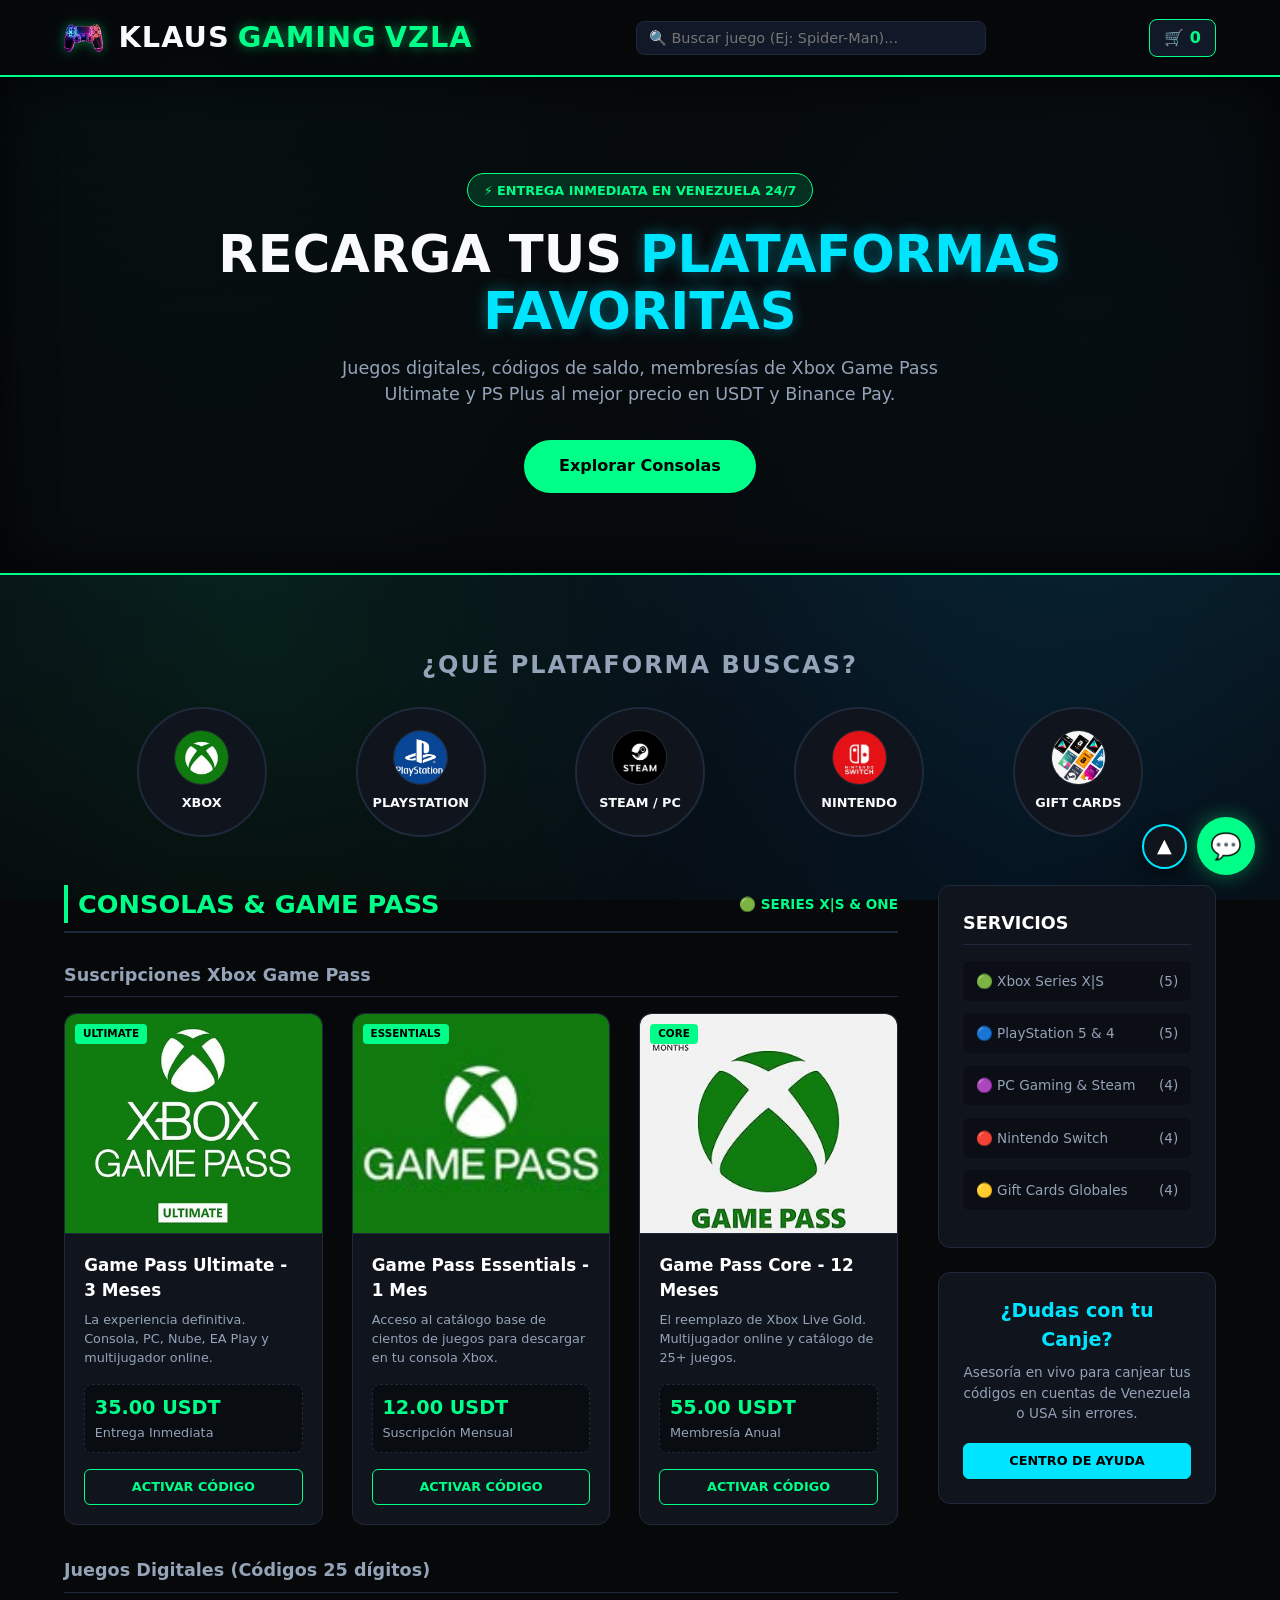
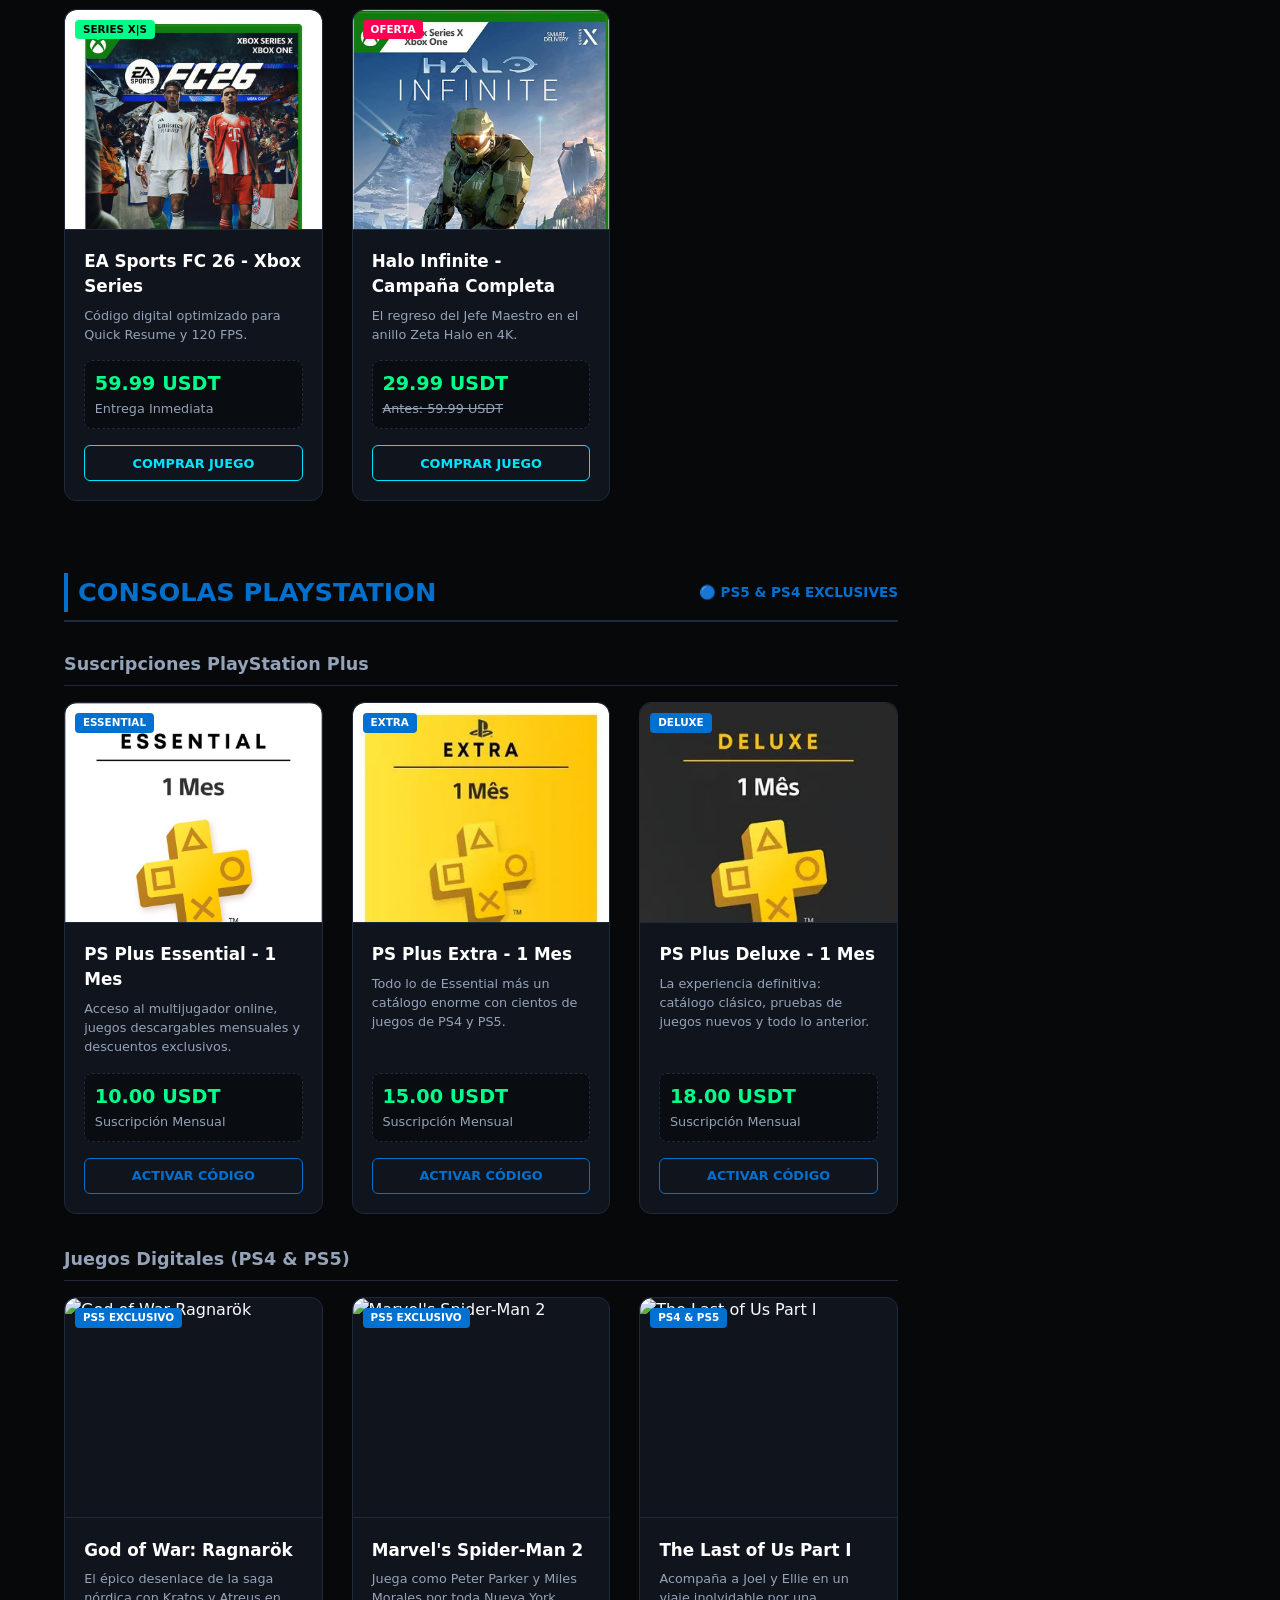
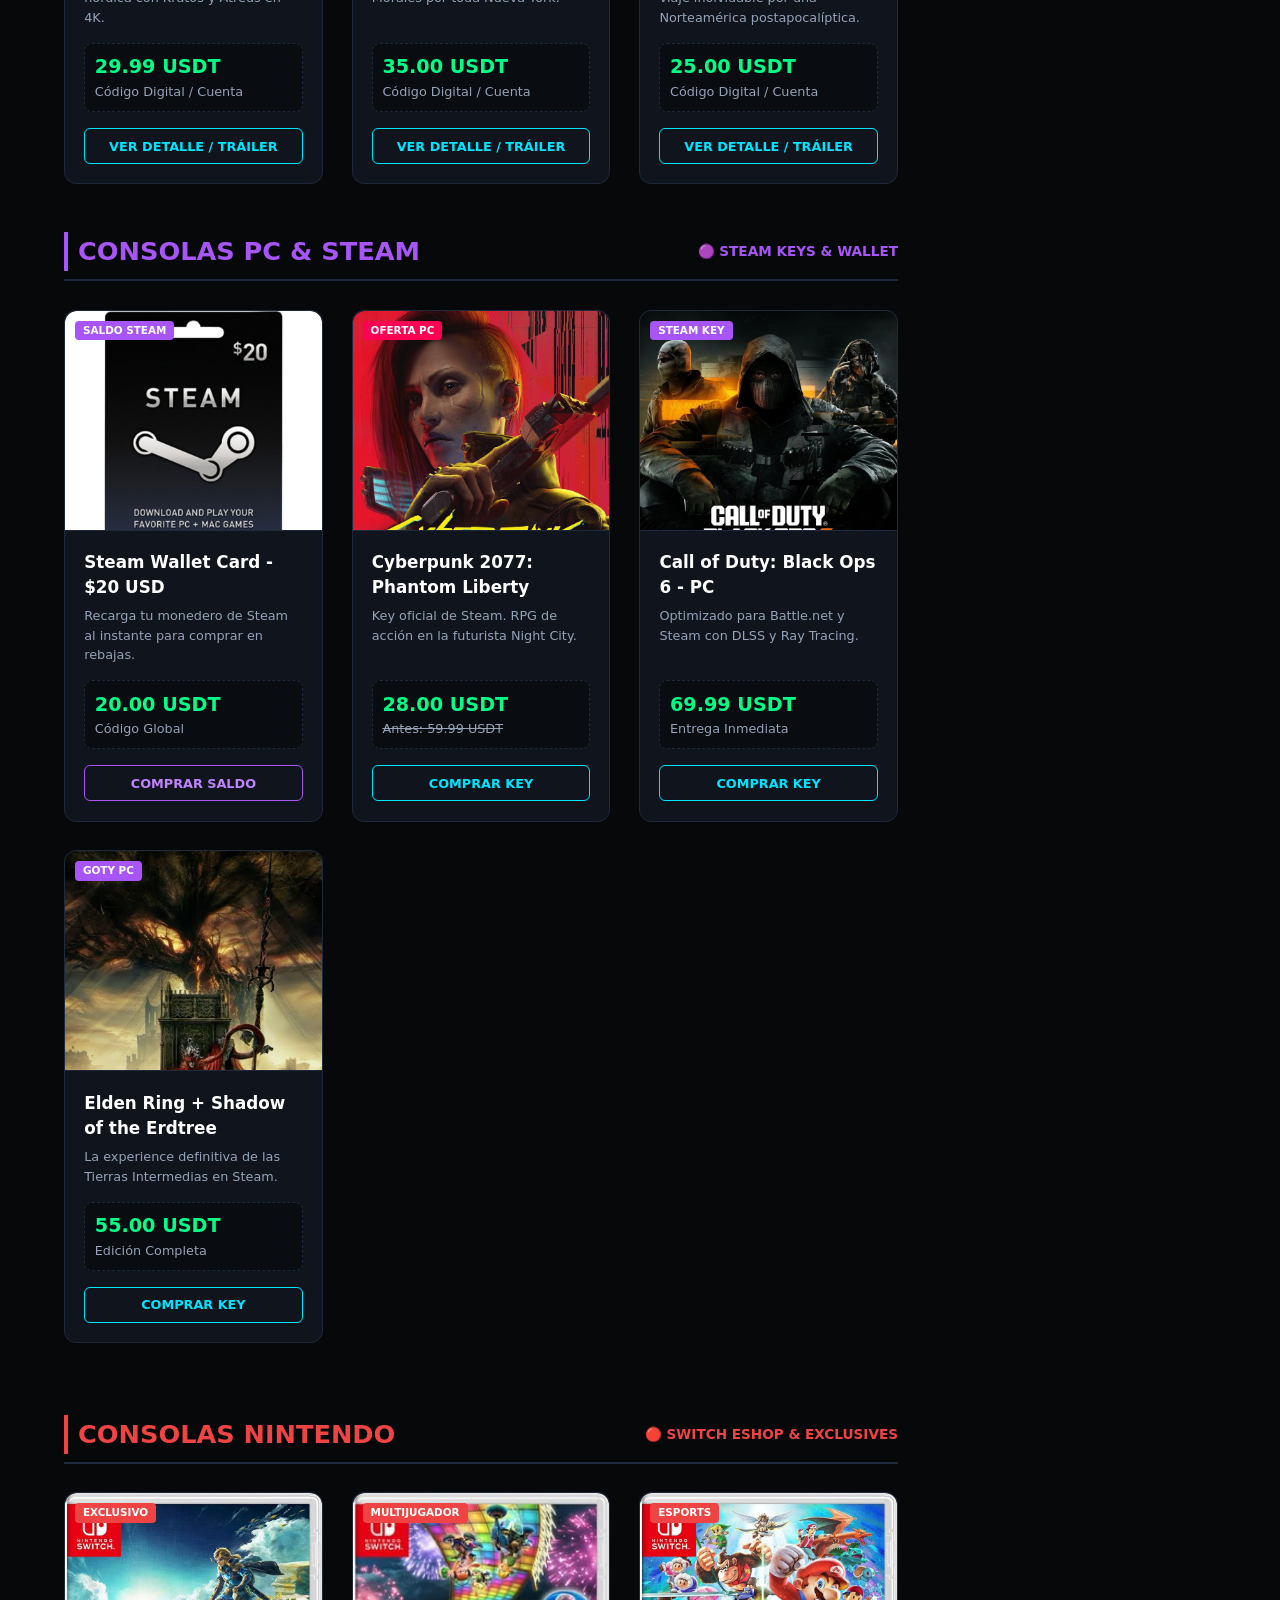
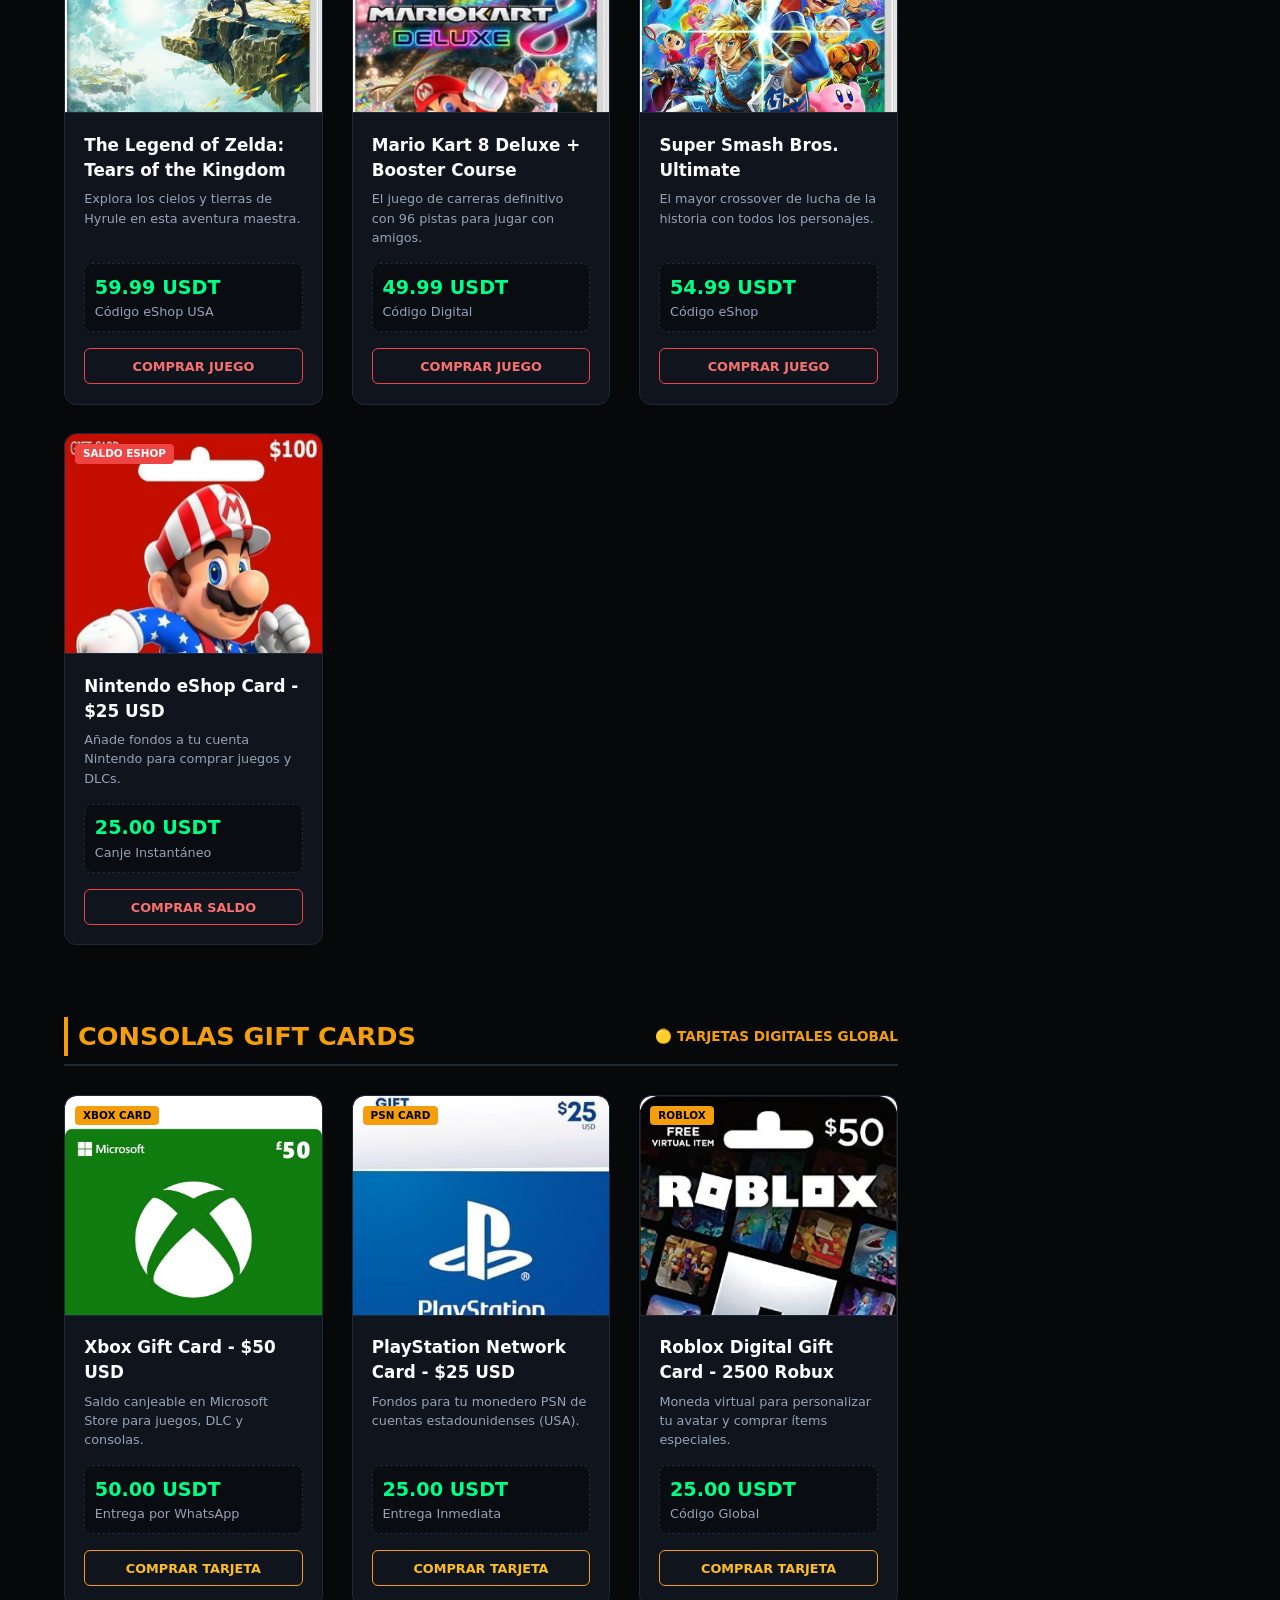
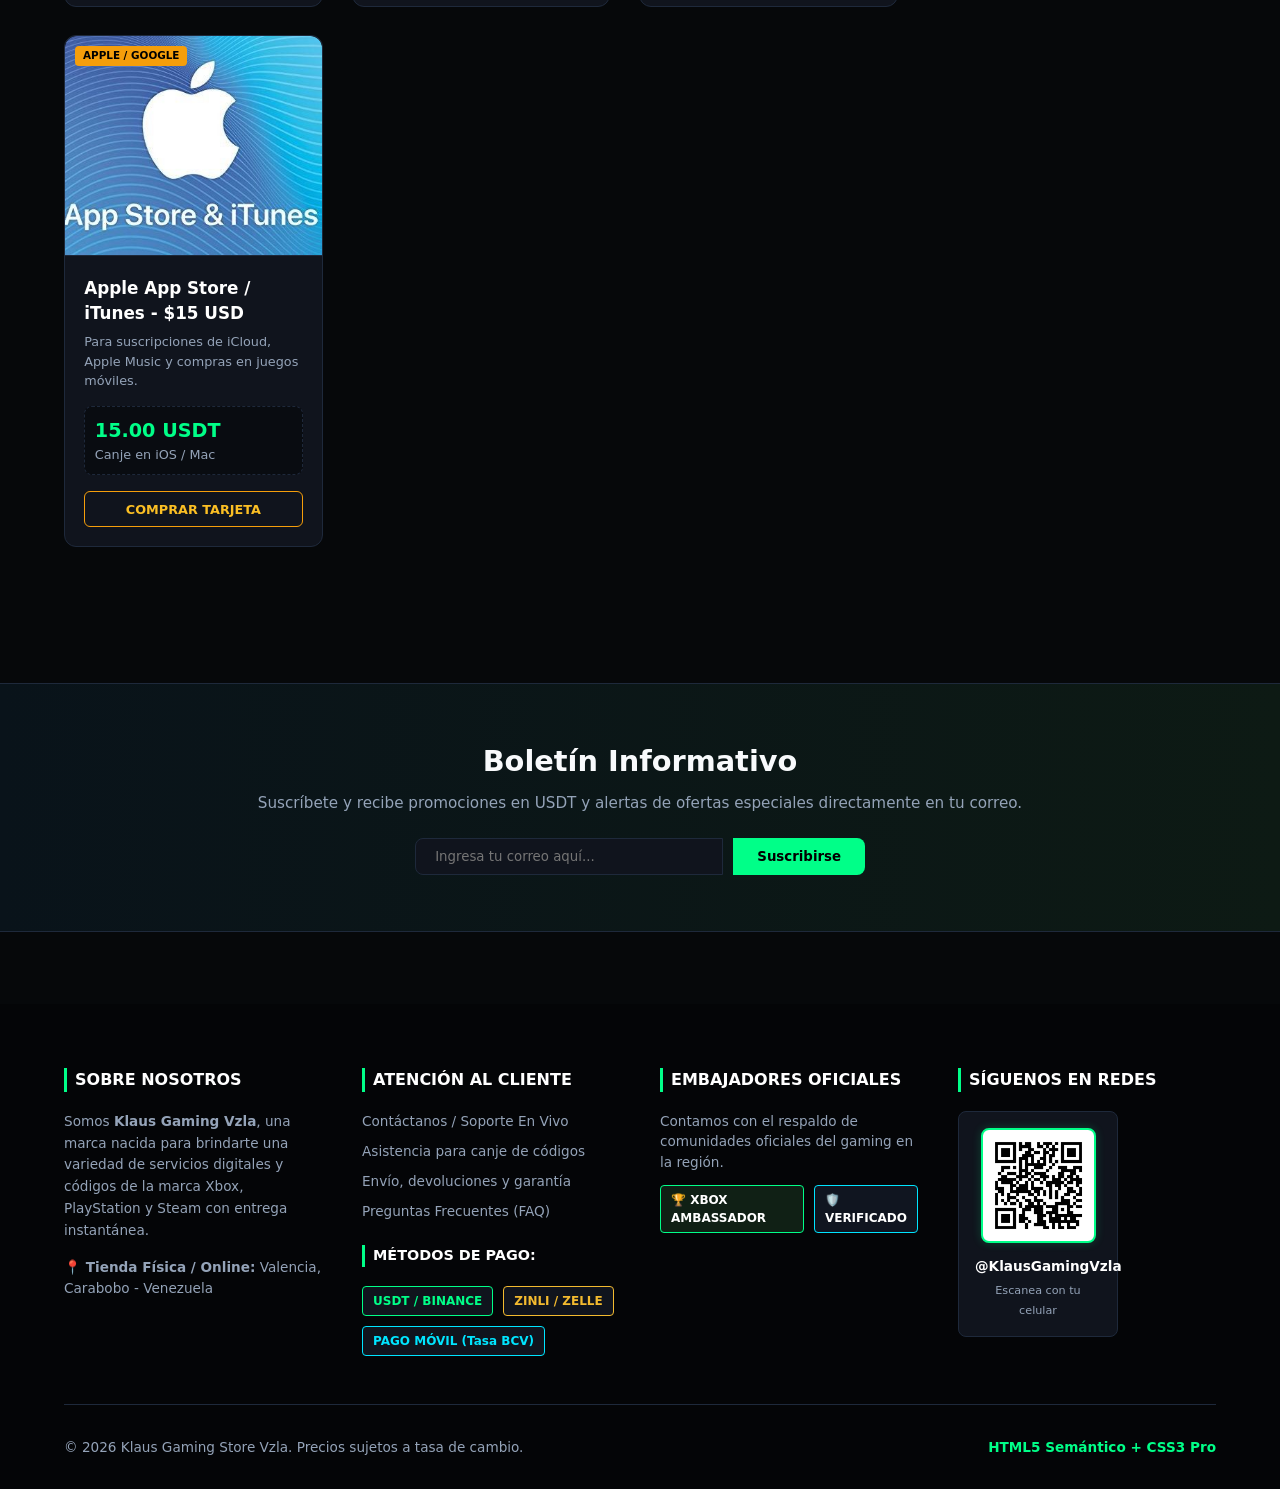
==== commit 81dd6120: "Actualizado motor de busqueda" ====
--- a/index.html
+++ b/index.html
@@ -15,19 +15,28 @@
 </head>
 <body>
 
-    <header class="header-top" id="inicio">
-       <div class="nav-container">
-            <a href="index.html" class="logo">
-                <img src="imagenes/favicon2.png" alt="Mando Gamer Neón" class="mando-banner">
+    <!-- CABECERA PARA INDEX.HTML -->
+    <header class="header-top">
+        <div class="nav-container" style="display: flex; align-items: center; justify-content: space-between; gap: 15px; flex-wrap: wrap;">
+            
+            <!-- LOGO -->
+            <a href="index.html" class="logo" style="display: flex; align-items: center; text-decoration: none;">
+                <img src="imagenes/favicon2.png" alt="Mando Gamer Neón" class="mando-banner" style="height: 28px; margin-right: 8px;">
                 KLAUS <span class="neon-text">GAMING</span> <span class="tag-vzla">VZLA</span>
             </a>
             
+            <!-- 🔍 MOTOR DE BÚSQUEDA -->
+            <div style="flex: 1; max-width: 350px; min-width: 200px; position: relative;">
+                <input type="text" id="input-buscador" placeholder="🔍 Buscar juego (Ej: Spider-Man)..." style="width: 100%; padding: 8px 12px; background: #111827; border: 1px solid var(--border-color); border-radius: 8px; color: #fff; font-size: 0.9rem; outline: none;" onkeyup="filtrarJuegos(event)">
+            </div>
+
+            <!-- CARRITO -->
             <div style="display: flex; gap: 10px; align-items: center;">
-                <!-- NUEVO BOTÓN DE CARRITO CON CONTADOR NEÓN -->
-                <a href="carrito.html" class="search-btn" style="text-decoration: none; background: #111827; border: 1px solid var(--neon-green); color: #fff;">
+                <a href="carrito.html" class="search-btn" style="text-decoration: none; background: #111827; border: 1px solid var(--neon-green); color: #fff; padding: 6px 14px; border-radius: 8px;">
                     🛒 <span style="color: var(--neon-green); font-weight: 900;" class="cart-counter-badge">0</span>
                 </a>
             </div>
+
         </div>
     </header>
 
